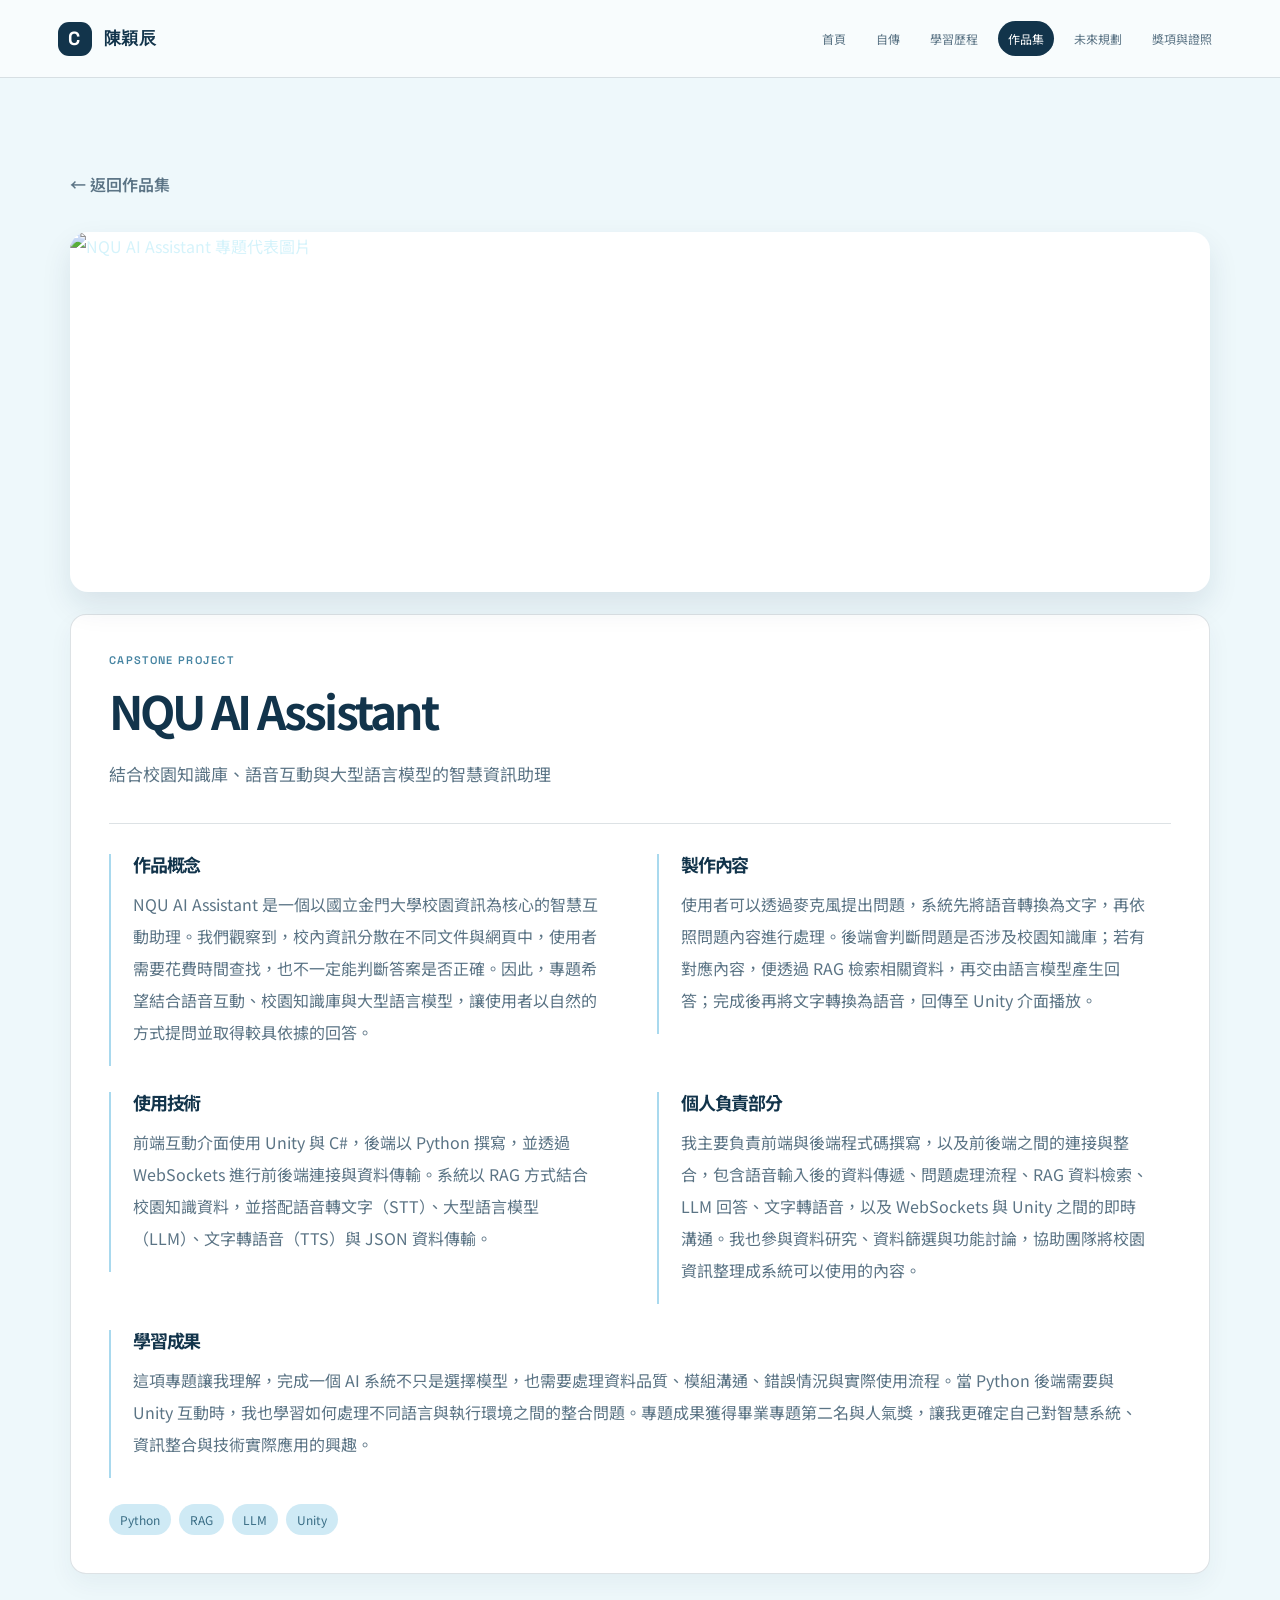
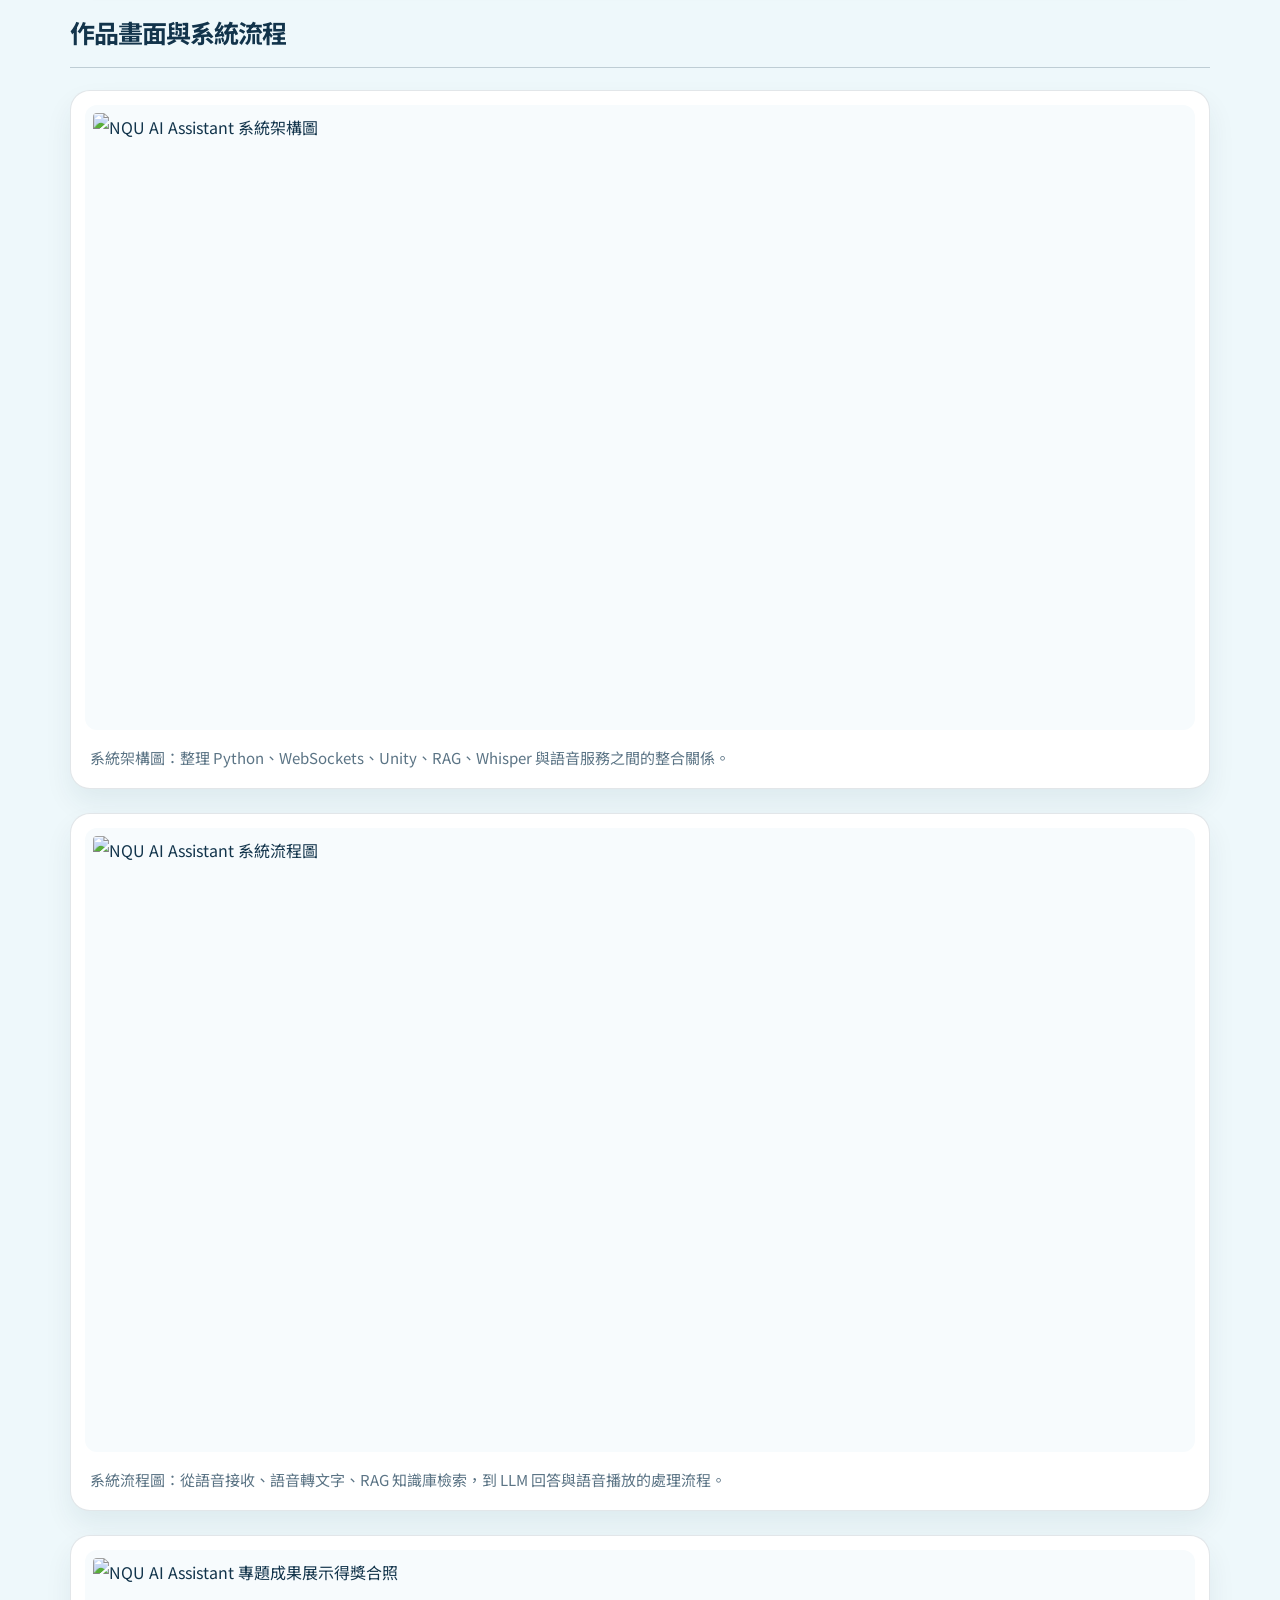
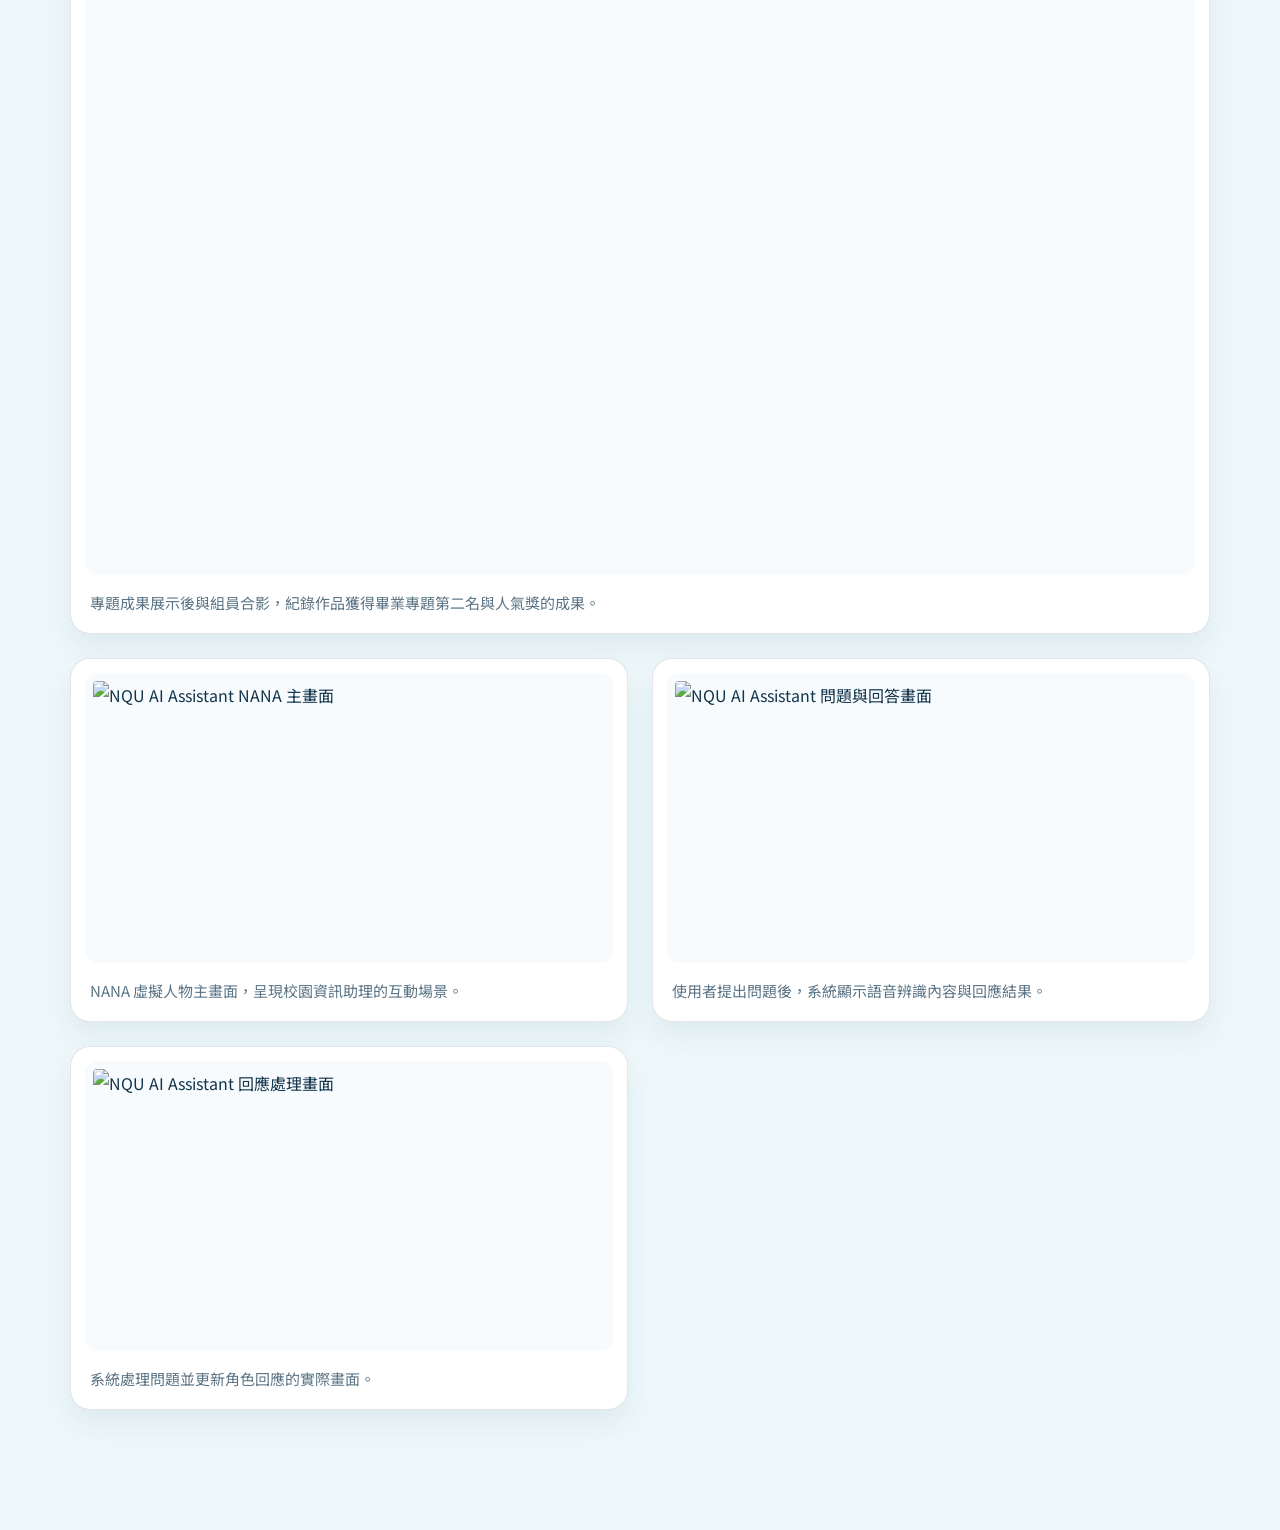
==== project.html @ 00276737 "Add files via upload" ====
<!doctype html>
<html lang="zh-Hant">
<head>
  <meta charset="utf-8" />
  <meta name="viewport" content="width=device-width,initial-scale=1" />
  <title>作品詳細內容｜陳穎辰</title>
  <link rel="icon" type="image/svg+xml" href="favicon.svg" />
  <link rel="preconnect" href="https://fonts.googleapis.com" />
  <link rel="preconnect" href="https://fonts.gstatic.com" crossorigin />
  <link href="https://fonts.googleapis.com/css2?family=Noto+Sans+TC:wght@400;500;600;700;800&family=Space+Grotesk:wght@500;600;700&display=swap" rel="stylesheet" />
  <link rel="stylesheet" href="style.css?v=36" />
  <style>
    .project-page{width:100%;max-width:none;margin:0;background:#eef8fb;padding:92px max(32px,calc((100% - 1140px)/2)) 120px}
    .project-page-back{display:inline-block;color:var(--muted);font-weight:600;text-decoration:none;margin-bottom:34px}
    .project-page-back:hover{color:var(--ink)}
    .project-page-hero{border-radius:18px;min-height:260px;padding:28px;display:flex;flex-direction:column;justify-content:space-between;color:#d5f3fb;box-shadow:0 14px 30px rgba(18,52,75,.10)}
    .project-page-hero.project-hero-image{position:relative;overflow:hidden;padding:0;min-height:360px;background:#fff}
    .project-page-hero.project-hero-whisper{padding:22px 34px;background:#f7fbfc}
    .project-hero-whisper img{object-fit:contain;object-position:center}
    .project-page-hero.project-hero-todo{padding:22px 34px;background:#f7fbfc}
    .project-hero-todo img{object-fit:contain;object-position:center}
    .project-page-hero.project-hero-csharp{padding:22px 34px;background:#f7fbfc}
    .project-hero-csharp img{object-fit:contain;object-position:center}
    .project-page-hero.project-hero-crawler{padding:22px 34px;background:#f7fbfc}
    .project-hero-crawler img{object-fit:contain;object-position:center}
    .project-page-hero.project-hero-game{padding:22px 34px;background:#dceefe}
    .project-hero-game img{object-fit:contain;object-position:center}
    .project-hero-image img{display:block;width:100%;height:100%;object-fit:cover;object-position:center}
    .project-hero-image .tag{position:absolute;top:24px;left:28px;background:rgba(18,52,75,.88);color:#d5f3fb}
    .project-page-number{align-self:center;font:700 128px/1 'Space Grotesk',sans-serif;color:rgba(255,255,255,.86)}
    .project-page-content{background:#fff;border:1px solid var(--line);border-radius:16px;padding:38px;margin-top:22px;box-shadow:0 10px 24px rgba(18,52,75,.05)}
    .project-page-content h1{font-size:clamp(30px,4vw,46px);line-height:1.3;letter-spacing:-.06em;margin:8px 0 16px;color:var(--ink)}
    .project-page-lead{color:var(--muted);font-size:17px;line-height:2;margin:0 0 32px}
    .project-live-link{display:inline-flex;align-items:center;gap:8px;margin:-10px 0 30px;padding:11px 17px;border-radius:9px;background:var(--ink);color:#fff;font-weight:600;font-size:14px;box-shadow:0 8px 18px rgba(18,52,75,.12);transition:.25s}
    .project-live-link:hover{background:#235775;transform:translateY(-2px)}
    .project-page-sections{display:grid;grid-template-columns:repeat(2,minmax(0,1fr));gap:26px 34px;align-items:start;border-top:1px solid var(--line);padding-top:30px}
    .project-page-sections section{border-left:2px solid var(--blue2);padding:0 22px 18px}
    .project-page-sections section:last-child{grid-column:1 / -1}
    .project-page-sections h2{font-size:18px;margin:0 0 12px;color:var(--ink)}
    .project-page-sections p{min-height:0;color:var(--muted);font-size:16px;line-height:2;margin:0}
    .project-page-tags{display:flex;flex-wrap:wrap;gap:8px;margin-top:26px}
    .project-page-tags span{padding:5px 11px;border-radius:50px;background:var(--blue);color:#396d85;font-size:12px}
    .project-gallery{margin-top:42px}
    .project-gallery-title{font-size:25px;line-height:1.35;letter-spacing:-.04em;margin:0 0 22px;padding:0 0 18px;border-bottom:1px solid rgba(18,52,75,.22)}
    .project-gallery-grid{display:grid;grid-template-columns:repeat(2,minmax(0,1fr));gap:24px}
    .project-gallery figure{margin:0;background:#fff;border:1px solid rgba(18,52,75,.12);border-radius:20px;padding:14px;box-shadow:0 14px 28px rgba(18,52,75,.07);transition:transform .2s ease,box-shadow .2s ease}
    .project-gallery figure:hover{transform:translateY(-3px);box-shadow:0 18px 34px rgba(18,52,75,.11)}
    .project-gallery figure.wide{grid-column:span 2}
    .project-gallery img{display:block;width:100%;height:290px;object-fit:contain;object-position:center;border-radius:12px;background:#f7fbfd;padding:8px}
    .project-gallery figure.wide img{height:auto;aspect-ratio:16/9;object-fit:contain;background:#f7fbfd}
    .project-gallery figure.photo img{object-fit:cover}
    .project-gallery figure.award-photo img{object-fit:contain;background:#f7fbfd}
    .project-gallery figcaption{color:var(--muted);font-size:15px;line-height:1.8;padding:14px 5px 3px}
    .project-levels{margin-top:30px}
    .project-levels-title{font-size:25px;line-height:1.35;letter-spacing:-.04em;margin:0 0 18px;padding:0 0 18px;border-bottom:1px solid rgba(18,52,75,.22)}
    .project-levels-grid{display:grid;grid-template-columns:repeat(3,minmax(0,1fr));gap:18px}
    .project-level{background:#fff;border:1px solid var(--line);border-radius:15px;padding:22px;box-shadow:0 10px 24px rgba(18,52,75,.05)}
    .project-level-index{font:700 13px/1 'Space Grotesk',sans-serif;color:var(--blue2);letter-spacing:.12em;margin-bottom:13px}
    .project-level h3{font-size:19px;margin:0 0 10px;color:var(--ink)}
    .project-level p{color:var(--muted);font-size:15px;line-height:1.85;margin:0}
    .magic-process-step{display:flex;min-height:250px}.magic-process-step .project-level{width:100%;display:flex;flex-direction:column}.magic-process-step .project-level p{flex:1}
    .project-compare{margin-top:30px}.project-compare-grid{display:grid;grid-template-columns:repeat(2,minmax(0,1fr));gap:18px}.project-compare-card{background:#fff;border:1px solid var(--line);border-radius:15px;padding:22px;box-shadow:0 10px 24px rgba(18,52,75,.05)}.project-compare-card.parallel{background:linear-gradient(135deg,#f1f8fc,#fff)}.project-compare-index{font:700 13px/1 'Space Grotesk',sans-serif;color:var(--blue2);letter-spacing:.12em;margin-bottom:13px}.project-compare-card h3{font-size:19px;margin:0 0 10px;color:var(--ink)}.project-compare-card p{color:var(--muted);font-size:15px;line-height:1.85;margin:0}
    @media(max-width:800px){.project-page{padding:70px 21px 85px}.project-page-hero{min-height:210px}.project-page-hero.project-hero-image{min-height:230px}.project-page-number{font-size:90px}.project-page-content{padding:25px 22px}.project-page-sections{grid-template-columns:1fr;gap:22px}.project-page-sections section:last-child{grid-column:auto}.project-page-lead{font-size:16px}.project-gallery-grid{grid-template-columns:1fr}.project-gallery figure.wide{grid-column:auto}.project-gallery img{height:260px}.project-gallery figure.wide img{height:auto}.project-levels-grid,.project-compare-grid{grid-template-columns:1fr}}
  </style>
</head>
<body>
  <header class="topbar">
    <a class="brand" href="index.html#home" aria-label="回到首頁"><span class="brand-mark">C</span><span>陳穎辰</span></a>
    <nav aria-label="主要導覽">
      <a class="tab-link" href="index.html#home">首頁</a><a class="tab-link" href="index.html#about">自傳</a><a class="tab-link" href="index.html#journey">學習歷程</a><a class="tab-link active" aria-current="page" href="index.html#work">作品集</a><a class="tab-link" href="index.html#research">未來規劃</a><a class="tab-link" href="index.html#highlights">獎項與證照</a>
    </nav>
  </header>
  <main class="project-page" id="project-page"><a class="project-page-back" href="index.html#work">← 返回作品集</a></main>
  <script>
    const projects = {
      '01':['CAPSTONE PROJECT','NQU AI Assistant','結合校園知識庫、語音互動與大型語言模型的智慧資訊助理',['Python','RAG','LLM','Unity'],'visual-ai'],
      '02':['RESEARCH','智慧居家機器人的自然語言處理與任務規劃','以中文語音辨識模型為基礎，支援智慧居家機器人的語言理解與任務規劃',['Speech AI','Fine-tuning','CER'],'visual-speech'],
      '03':['WEB DESIGN','TO DO LIST網頁','以待辦事項管理為主題的網頁作品，整合任務建立、分類、期限與狀態管理',['HTML','CSS','JavaScript'],'visual-web'],
      '04':['GAME PROJECT','多啦A夢冒險','以 Unity 製作的 2D 冒險遊戲，累積分數、蒐集道具並閃躲攻擊，直到擊敗 Boss',['Unity','C#','Boss Battle','Item Collection'],'visual-game'],
      '05':['GAME PROJECT','Soul Reclaimer','以 Unity 製作三個主題關卡的 2D 遊戲，結合角色操作、敵人戰鬥、回血道具與場景切換',['Unity','C#','Combat','Scene Flow'],'visual-game-two'],
      '06':['DATA ANALYSIS','平均預期壽命數據分析','透過資料整理與視覺化分析觀察平均預期壽命變化',['Python','Data Analysis','Visualization'],'visual-data'],
      '07':['AI APPLICATION','人工智慧於柳丁品質分析之應用','以資料探勘與分類模型分析柳丁品質，探索人工智慧支援農業品質判斷的可行性',['Weka','Data Mining','Random Forest','Classification'],'visual-orange'],
      '08':['WEB DESIGN','C# 網頁設計','以 ASP.NET Core 建立多頁式管理網站，整合會員登入、公告與相簿管理、SQLite 操作及互動功能',['ASP.NET Core','Razor Pages','SQLite','CRUD'],'visual-csharp'],
      '09':['PROGRAMMING','Python 天氣預報爬蟲','串接氣象資料開放平臺 API，依縣市取得一週預報並繪製氣溫變化圖',['Python','CWA API','JSON','Matplotlib'],'visual-scraper'],
      '10':['SYSTEM PROJECT','Multithread在爬蟲的應用','以 Python 爬取十二星座每日運勢，分別實作循序爬蟲與多線程版本，並將結果寫入 SQLite',['Python','BeautifulSoup','Multithreading','SQLite'],'visual-thread'],
      '11':['INTERACTIVE PROJECT','Modern Magic Mirror','以 Python 整合臉部辨識、語音辨識與星座運勢查詢，打造具有互動回應的智慧魔鏡',['Python','OpenCV','Speech Recognition','Web Scraping'],'visual-mirror'],
      '12':['PERSONAL PROJECT','個人網頁','整理個人經歷、學習成果與作品內容的個人網站',['HTML','CSS','JavaScript','UI Design'],'visual-portfolio']
    };
    const projectDetails = {
      '01': {
        concept: 'NQU AI Assistant 是一個以國立金門大學校園資訊為核心的智慧互動助理。我們觀察到，校內資訊分散在不同文件與網頁中，使用者需要花費時間查找，也不一定能判斷答案是否正確。因此，專題希望結合語音互動、校園知識庫與大型語言模型，讓使用者以自然的方式提問並取得較具依據的回答。',
        content: '使用者可以透過麥克風提出問題，系統先將語音轉換為文字，再依照問題內容進行處理。後端會判斷問題是否涉及校園知識庫；若有對應內容，便透過 RAG 檢索相關資料，再交由語言模型產生回答；完成後再將文字轉換為語音，回傳至 Unity 介面播放。',
        technology: '前端互動介面使用 Unity 與 C#，後端以 Python 撰寫，並透過 WebSockets 進行前後端連接與資料傳輸。系統以 RAG 方式結合校園知識資料，並搭配語音轉文字（STT）、大型語言模型（LLM）、文字轉語音（TTS）與 JSON 資料傳輸。',
        role: '我主要負責前端與後端程式碼撰寫，以及前後端之間的連接與整合，包含語音輸入後的資料傳遞、問題處理流程、RAG 資料檢索、LLM 回答、文字轉語音，以及 WebSockets 與 Unity 之間的即時溝通。我也參與資料研究、資料篩選與功能討論，協助團隊將校園資訊整理成系統可以使用的內容。',
        learning: '這項專題讓我理解，完成一個 AI 系統不只是選擇模型，也需要處理資料品質、模組溝通、錯誤情況與實際使用流程。當 Python 後端需要與 Unity 互動時，我也學習如何處理不同語言與執行環境之間的整合問題。專題成果獲得畢業專題第二名與人氣獎，讓我更確定自己對智慧系統、資訊整合與技術實際應用的興趣。'
      },
      '02': {
        concept: '本研究以 OpenAI Whisper-small 為基礎，使用中文語音資料進行微調，探討模型在特定語句與資料範圍內的辨識表現。研究重點不只在於訓練模型，也包含資料準備、評估設計與結果解讀。',
        content: '將語音檔案路徑與文字標註整理為 JSON 資料，透過 Scikit-Learn 以 80／20 切分訓練集與驗證集。音訊經 Librosa 統一重採樣至 16 kHz，再由 WhisperProcessor 轉換為 Log-Mel 特徵與文字 Token；訓練完成後，使用驗證集進行生成、CER 計算與語句類別混淆矩陣分析，並保存微調後的模型與 Processor。',
        technology: 'Python、PyTorch、Librosa、Hugging Face Datasets、Transformers、WhisperProcessor、WhisperForConditionalGeneration、Seq2SeqTrainer、Scikit-Learn、JiWER 與 Seaborn。訓練設定包含 learning rate 1e-5、batch size 4、gradient accumulation 2、10 epochs、每 20 steps 評估一次，並視硬體條件啟用 FP16。',
        role: '負責語音資料蒐集與整理、文字標註檢查、音訊前處理、模型微調程式撰寫，以及訓練與驗證流程的執行。完成訓練後，我也整理 CER、loss curve 與混淆矩陣等結果，協助判讀模型在既定語句範圍內的表現。',
        learning: '我學會將語音資料、模型訓練與評估流程串成可重複執行的研究流程，也理解模型 loss 下降不代表能直接推論所有情境都能正確辨識。本次實驗在 10 類固定語句、50 筆驗證樣本的類別配對分析中，預測結果集中於混淆矩陣對角線；既有評估紀錄的 CER 為 0.01246，但仍需在更多說話者、未見語句與噪音環境下進一步驗證。'
      },
      '03': {
        concept: 'TO DO LIST網頁是一個以日常任務管理為主題的前端作品，將待辦事項的建立、分類、期限與完成狀態集中在同一個介面中，協助使用者快速掌握目前需要處理的工作。',
        content: '使用者可以輸入任務、設定日期與分類，透過核取方塊標記完成狀態，也能直接編輯或刪除既有任務。畫面提供分類篩選與日期排序，讓使用者可以依照工作、生活、學習或其他需求整理清單；任務資料則透過 localStorage 保存在瀏覽器中。詳細畫面展示了作品成果、分類篩選、日期降序與任務編輯等操作情境。',
        technology: 'HTML、CSS、JavaScript、Font Awesome 與 Web Storage API（localStorage）。',
        role: '負責頁面結構、視覺排版、任務資料管理與互動功能實作，包含新增、完成切換、刪除、編輯、分類篩選、日期升降序排列及瀏覽器資料儲存。',
        learning: '透過這個作品，我熟悉從表單輸入、事件監聽到資料狀態更新的前端開發流程，也理解使用者操作後需要即時反映在畫面與儲存資料中。作品讓我練習將多個小功能整理成清楚、可持續使用的操作流程。'
      },
      '04': {
        concept: '多啦A夢冒險是一款以累積分數與挑戰 Boss 為核心的 Unity 2D 遊戲。玩家需要操控角色在關卡中持續前進，盡可能蒐集回血與強化等有利道具，同時閃躲敵人與 Boss 的攻擊，直到累積足夠分數並完成最後挑戰。',
        content: '遊戲提供角色移動與基本武器攻擊，敵人會持續出現並向玩家靠近。玩家可以透過擊退敵人累積分數，並依照遊戲進度取得回血道具與武器強化道具；取得強化後可使用鈴鐺攻擊。當分數達到 500 後出現 Boss，玩家必須在維持自身血量的同時持續攻擊，將 Boss 的生命值降至 0。系統也整合開始、退出、重玩、背景音樂、按鈕音效、碰撞音效與勝敗畫面。',
        technology: 'Unity、C#、MonoBehaviour、Unity Input API、Collider2D 觸發事件、Instantiate／Destroy 物件生成與生命週期管理、SceneManager 場景切換，以及 TextMeshPro 與 Image.fillAmount UI。背景材質位移、角色與敵人移動、分數與血量狀態、Boss 血條和碰撞特效皆由腳本控制。',
        role: '本作品的遊戲構想、介面設計、地圖與關卡流程規劃，以及角色、敵人與 Boss 互動機制皆由我自行完成。實作內容包含角色移動、基本武器、敵人生成與碰撞、道具效果、血量與分數顯示、Boss 戰鬥流程，以及開始、重玩與勝敗畫面的整合。',
        learning: '透過這項作品，我學會將遊戲目標拆解為角色控制、敵人行為、道具系統、分數條件與 Boss 狀態，再使用 Unity 與 C# 串成完整流程。從獨立規劃到完成實作的過程中，我也更熟悉碰撞事件、物件生成、UI 狀態同步與關卡節奏之間的關聯，並透過測試調整遊戲難度與操作感。'
      },
      '05': {
        concept: 'Soul Reclaimer 是一款以場景探索與戰鬥挑戰為核心的 2D 遊戲。玩家需要操控角色穿越不同區域，面對各具特色的敵人與 Boss，並適時使用回血道具維持戰鬥能力，完成每個場景的挑戰。',
        content: '遊戲包含森林、沙漠與雪地三個主題場景，各關卡具有不同的敵人配置與挑戰。玩家透過四方向移動探索場景，擊敗當前區域的敵人後開啟通往下一個場景的路徑；在戰鬥過程中，玩家可以取得回血道具恢復生命值，最後在雪地場景面對兩個 Boss，擊敗所有敵人與 Boss 後完成遊戲。',
        technology: 'Unity、C#、MonoBehaviour、Unity Input System、Cinemachine、場景邊界切換、角色與敵人行為控制、碰撞判定、物件互動與關卡條件管理。',
        role: '本作品由兩人共同完成。我主要負責程式碼撰寫，包含場景切換、角色控制、敵人行為、Boss 攻擊機制、碰撞判定，以及整體遊戲進行流程的設計與實作。',
        learning: '透過這項作品，我學會將不同場景的規則與通關條件轉化為程式邏輯，並處理角色、敵人、回血道具與場景狀態之間的互動。實作過程也讓我更熟悉遊戲流程規劃、敵人行為設計與多場景串接。'
      },
      '06': {
        concept: '本作品以 Kaggle 的 Life Expectancy Averaged Dataset 為基礎，分析不同國家與地區的平均預期壽命，探討教育程度、醫療條件、成人死亡率、HIV 感染、人均 GDP 與經濟狀態等因素可能造成的差異。',
        content: '使用包含 179 個國家與 20 個屬性的資料集，先整理 Country、Region、Schooling、Adult_mortality、Incidents_HIV、GDP_per_capita 與 Life_expectancy 等欄位，再透過相關係數熱力圖、各區域預期壽命箱型圖、描述性統計、低於資料平均值的國家分布圖、預期壽命前十名排行，以及人均 GDP 與預期壽命散佈圖進行比較。',
        technology: 'Python、Jupyter Notebook、Pandas、NumPy、Matplotlib、Seaborn、Plotly 與資料視覺化。',
        role: '負責資料集整理、分析流程設計、統計計算、圖表製作與結果解讀，並將分析結果整理成報告與簡報內容。',
        learning: '透過這項作品，我學會從資料欄位理解問題、使用統計圖表觀察分布與關聯，也更清楚資料分析需要同時注意資料來源、變數意義與解讀限制。分析結果顯示教育、醫療與經濟條件可能與平均預期壽命存在關聯，但仍需要更多資料與更嚴謹的研究方法才能進一步說明因果關係。'
      },
      '07': {
        concept: '本作品以 Kaggle 的 Orange Quality Analysis Dataset 為基礎，探討如何從柳丁的尺寸、重量、甜度、酸鹼值、柔軟度、成熟度、顏色、品種與瑕疵等特徵，建立品質分類與預測模型。研究希望將資料分析結果轉化為容易理解的品質判斷依據，作為農業品質管理的應用參考。',
        content: '資料集包含 241 筆資料與 11 項屬性，並以 Quality 作為分類目標。先在 Weka 中將品質欄位由數值型態轉為類別型態，再使用 NaiveBayes、IBk、ZeroR、J48 與 RandomForest 進行 10-fold 交叉驗證。再移除相對不重要的 Variety 欄位，最後比較模型準確率與高品質柳丁的特徵分布。',
        technology: 'Weka、資料探勘、分類模型、RandomForest、10-fold 交叉驗證、NumericToNominal、MergeManyValues、RemoveWithValues，以及資料清理與結果視覺化。',
        role: '負責資料集整理、欄位意義確認、Weka 前處理、分類器測試、模型結果比較、混淆矩陣判讀，以及研究報告與簡報內容整理。',
        learning: '原始品質分級較細時，RandomForest 準確率為 55.6017%；重新分為 Low、Mid、High 後提升至 78.0083%，再移除 Variety 欄位後達到 80.9129%。透過這次實作，我理解資料前處理與分類標籤設計會直接影響模型表現，也學會從準確率與特徵分布回頭檢視分析結果。研究結果可作為後續加入環境因素、比較不同品種與擴充資料量的基礎，但目前仍屬資料集上的分類實驗，不能直接等同於實際農場環境的品質判定。'
      },
      '08': {
        concept: '本作品是一個以 ASP.NET Core Razor Pages 製作的多頁式管理網站，將會員、公告、相簿與互動功能整合在同一個系統中。透過資料庫與網頁操作的串接，練習把不同的資訊管理需求轉換成可操作、可維護的網站功能。',
        content: '首頁提供會員、相簿、公告與其他功能入口。登入流程會從 SQLite 讀取會員資料，驗證帳號與密碼後，以 Session 保存使用者識別資訊，未登入時限制進入會員管理頁面。User、UserAdd 與 UserUpdate 頁面完成會員資料查詢、新增、修改、刪除與登出；Announcement 頁面負責公告內容維護；Album、Album2 與 Album3 則負責圖片瀏覽、上傳、標題與說明建立、資料更新、刪除、Base64 顯示與下載，並以 JavaScript 製作圖片切換與縮圖操作。網站另包含以 JavaScript 製作並使用 LocalStorage 儲存最高分的 Snake 小遊戲。',
        technology: 'C#、ASP.NET Core Razor Pages、Razor 語法、HTML、CSS、JavaScript、SQLite、Microsoft.Data.Sqlite、ADO.NET、Session、參數化 SQL、交易處理、IFormFile 檔案上傳、Base64、LocalStorage。',
        role: '負責網站頁面與 C# PageModel 的撰寫，包含會員登入驗證、Session 狀態管理、會員資料 CRUD、公告與相簿管理、SQLite 資料庫操作、圖片上傳與 Base64 轉換、圖片下載，以及頁面流程串接；同時完成 Snake 小遊戲的 JavaScript 互動邏輯。',
        learning: '透過這個作品，我理解前端頁面、後端 PageModel、登入狀態與資料庫之間的完整資料流，也熟悉以參數化 SQL 執行資料操作與交易處理。從會員驗證、Session、CRUD、圖片檔案處理到下載功能，我更清楚網站除了呈現畫面，也需要同時考量資料安全、狀態管理、檔案格式與使用者操作流程。Snake 的實作則讓我進一步練習瀏覽器端狀態保存與互動功能設計。'
      },
      '09': {
        concept: '本作品以 Python 串接氣象資料開放平臺，讓使用者輸入臺灣縣市後取得一週天氣預報，再將資料轉換成容易閱讀的氣溫變化圖。透過這個小型爬蟲應用，練習從外部 API 取得資料、解析 JSON 結構，並將資料轉化為視覺化結果。',
        content: '程式先向氣象資料開放平臺 API 發送請求，取得包含臺灣各縣市預報內容的 JSON 資料，再整理出縣市名稱供使用者選擇。輸入後會檢查縣市名稱是否有效，若輸入錯誤則要求重新輸入；確認後擷取該縣市未來七天的日期、最高溫與最低溫，整理日期格式並繪製兩條溫度變化曲線。',
        technology: 'Python、Requests、氣象資料開放平臺 API、JSON、串列資料處理、Matplotlib。',
        role: '負責 API 資料取得、JSON 內容解析、縣市輸入與錯誤檢查、日期與溫度資料整理，以及最高溫／最低溫圖表的繪製與呈現。',
        learning: '透過實作，我熟悉如何閱讀巢狀 JSON 結構並擷取需要的資料，也理解外部 API 串接時需要處理使用者輸入、資料格式與資料更新等問題。將原始天氣資料整理成圖表後，我進一步練習以視覺化方式呈現資料變化，讓程式輸出更容易被理解與使用。'
      },
      '10': {
        concept: '以 Python 製作星座運勢爬蟲，分別建立一般循序執行與多線程平行執行版本，將擷取的每日運勢整理後寫入 SQLite，並比較兩種方式的執行效率。',
        content: '程式先建立 horoscope 資料表並清除舊資料，再使用 Requests 取得各星座頁面，透過 BeautifulSoup 解析星座名稱、星級與運勢描述。一般版本透過 for 迴圈逐一完成十二個頁面的請求；多線程版本則為每個星座建立 Thread，同時執行爬取工作，並使用 Lock 保護 SQLite 寫入。',
        technology: 'Python、Requests、BeautifulSoup、threading、SQLite、Lock、資料庫操作。',
        role: '負責爬蟲程式撰寫、網站資料解析、SQLite 資料表與資料寫入，以及一般版本與多線程版本的實作與執行時間比較。',
        learning: '透過比較兩種版本，我理解循序處理容易掌握執行順序，但在多個彼此獨立的網路請求中會花費較多等待時間；多線程可以讓多個請求同時進行，縮短整體執行時間，但輸出順序不再固定，也需要使用 Lock 避免多個 Thread 同時寫入資料庫造成衝突。'
      },
      '11': {
        concept: 'Modern Magic Mirror 是一個結合臉部辨識、語音互動與網路資料擷取的 Python 智慧魔鏡。使用者先透過臉部辨識完成註冊與登入，登入後以語音說出星座，系統再取得當日運勢並以語音與視窗呈現結果。',
        content: '建立會員註冊與登入流程，註冊時擷取臉部影像並使用 LBPH 模型進行訓練；登入時透過攝影機辨識使用者身分。完成驗證後，系統使用語音辨識取得星座名稱，爬取星座運勢資料，整理短評、運勢內容、幸運數字、幸運顏色、開運方位、今日吉時與幸運星座，最後以語音播報及 Tkinter 視窗顯示結果。',
        technology: 'Python、Tkinter、OpenCV、LBPH Face Recognizer、SpeechRecognition、Google Speech Recognition、Requests、BeautifulSoup、gTTS、Pygame Mixer。',
        role: '負責臉部註冊與登入流程、語音辨識、星座運勢資料擷取、資料整理、語音播報與視窗呈現等功能整合。',
        learning: '透過整合影像、語音、網路資料與圖形介面，我理解不同模組之間的資料傳遞與流程控制，也學習處理辨識失敗、使用者輸入不符與外部網站資料擷取等情況，將多項功能串接成完整的互動應用。'
      },
      '12': {
        concept: '這是一個用來整理個人經歷、學習歷程、作品成果、獎項證照與未來規劃的個人網站。',
        content: '規劃網站導覽與內容架構，製作各分頁、作品卡片、作品詳細頁、證書展示與響應式版面，讓審查者能依序閱讀個人經歷。',
        technology: 'HTML、CSS、JavaScript、響應式網頁設計。',
        role: '負責網站資訊架構、文字內容整理、視覺版面設計、作品資料編排與網站製作。',
        learning: '透過製作網站重新檢視大學期間的學習成果，也練習從閱讀者角度安排資訊層次與瀏覽流程。'
      }
    };
    const queryProject = new URLSearchParams(location.search).get('project');
    const hashProject = location.hash.match(/^#project-(\d+)$/)?.[1];
    const id = queryProject || hashProject || '01';
    const item = projects[id] || projects['01'];
    const [category,title,lead,tags,visual] = item;
    document.title = title + '｜作品詳細內容｜陳穎辰';
    const detail = projectDetails[id];
    const liveLink = id === '03' ? '<a class="project-live-link" href="https://yc0123.github.io/todolist/" target="_blank" rel="noopener">開啟作品網站 ↗</a>' : '';
    let hero = id === '01' || id === '02' || id === '03' || id === '04' || id === '05' || id === '06' || id === '07' || id === '08' || id === '09' || id === '12'
      ? `<div class="project-page-hero project-hero-image ${id === '02' ? 'project-hero-whisper' : id === '03' ? 'project-hero-todo' : id === '04' || id === '05' ? 'project-hero-game' : id === '08' ? 'project-hero-csharp' : id === '09' ? 'project-hero-crawler' : ''}"><img src="${id === '01' ? 'project-assets/nqu-ai/page-01.png' : id === '02' ? 'project-assets/whisper-loss-curve.png' : id === '03' ? 'project-assets/todo-list-result.png' : id === '04' ? 'project-assets/doraemon-adventure-cover.png' : id === '05' ? 'project-assets/soul-reclaimer-05-cover.png' : id === '06' ? 'project-assets/life-expectancy/top10.png' : id === '07' ? 'project-assets/orange-quality/cover.png' : id === '08' ? 'project-assets/csharp-webapp-home.png' : id === '09' ? 'project-assets/crawler-weather-chart.png' : 'site-homepage.png'}" alt="${id === '01' ? 'NQU AI Assistant 專題代表圖片' : id === '02' ? '智慧居家機器人語音模型訓練成果' : id === '03' ? 'TO DO LIST網頁作品成果' : id === '04' ? '多啦A夢冒險遊戲代表圖片' : id === '05' ? 'Soul Reclaimer 遊戲作品成果' : id === '06' ? '平均預期壽命排名前十的國家' : id === '07' ? '人工智慧於柳丁品質分析之應用研究封面' : id === '08' ? 'C# 網頁設計首頁截圖' : id === '09' ? 'Python 天氣資料爬蟲成果圖' : '個人網頁首頁截圖'}" /></div>`
      : `<div class="project-page-hero ${visual}"><span class="tag">${id || '01'} / ${category}</span><div class="project-page-number">${id || '01'}</div></div>`;
    if (id === '11') hero = `<div class="project-page-hero project-hero-image project-hero-magic"><img src="project-assets/magic-mirror-cover.png" alt="Modern Magic Mirror 星座運勢查詢成果畫面" /></div>`;
    const sections = detail ? [
      ['作品概念', detail.concept],
      ['製作內容', detail.content],
      ['使用技術', detail.technology],
      ['個人負責部分', detail.role],
      ['學習成果', detail.learning]
    ] : [
      ['作品概念','內容待補充'],
      ['製作內容','內容待補充'],
      ['使用技術','內容待補充'],
      ['個人負責部分','內容待補充'],
      ['學習成果','內容待補充']
    ];
    const gallery = id === '01' ? `<section class="project-gallery"><h2 class="project-gallery-title">作品畫面與系統流程</h2><div class="project-gallery-grid"><figure class="wide"><img src="project-assets/nqu-ai/system-architecture.png" alt="NQU AI Assistant 系統架構圖" /><figcaption>系統架構圖：整理 Python、WebSockets、Unity、RAG、Whisper 與語音服務之間的整合關係。</figcaption></figure><figure class="wide"><img src="project-assets/nqu-ai/system-flow.png" alt="NQU AI Assistant 系統流程圖" /><figcaption>系統流程圖：從語音接收、語音轉文字、RAG 知識庫檢索，到 LLM 回答與語音播放的處理流程。</figcaption></figure><figure class="wide photo award-photo"><img src="project-assets/nqu-ai/award-team.jpg" alt="NQU AI Assistant 專題成果展示得獎合照" /><figcaption>專題成果展示後與組員合影，紀錄作品獲得畢業專題第二名與人氣獎的成果。</figcaption></figure><figure class="photo"><img src="project-assets/nqu-ai/result-01.png" alt="NQU AI Assistant NANA 主畫面" /><figcaption>NANA 虛擬人物主畫面，呈現校園資訊助理的互動場景。</figcaption></figure><figure class="photo"><img src="project-assets/nqu-ai/result-02.png" alt="NQU AI Assistant 問題與回答畫面" /><figcaption>使用者提出問題後，系統顯示語音辨識內容與回應結果。</figcaption></figure><figure class="photo"><img src="project-assets/nqu-ai/result-03.png" alt="NQU AI Assistant 回應處理畫面" /><figcaption>系統處理問題並更新角色回應的實際畫面。</figcaption></figure></div></section>` : id === '02' ? `<section class="project-gallery"><h2 class="project-gallery-title">訓練成果與模型評估</h2><div class="project-gallery-grid"><figure class="wide"><img src="project-assets/whisper-loss-curve.png" alt="Whisper 模型訓練與驗證損失曲線" /><figcaption>訓練與驗證損失曲線：兩條曲線隨訓練步數下降並趨於穩定，用來觀察模型的收斂與訓練穩定性。</figcaption></figure><figure class="wide"><img src="project-assets/whisper-confusion-matrix.png" alt="Whisper 中文語音辨識混淆矩陣" /><figcaption>混淆矩陣：在本次固定語句驗證範圍內，預測結果集中於對角線，作為語句類別配對與錯誤分布的分析依據。</figcaption></figure></div></section>` : id === '03' ? `<section class="project-gallery"><h2 class="project-gallery-title">功能畫面與作品成果</h2><div class="project-gallery-grid"><figure class="wide"><img src="project-assets/todo-list-result.png" alt="TO DO LIST網頁作品成果畫面" /><figcaption>作品成果：呈現 TO DO LIST 網頁的完整操作介面，包含任務輸入、日期、分類、篩選、排序與任務列表。</figcaption></figure><figure><img src="project-assets/todo-list-filter.png" alt="TO DO LIST 分類篩選功能畫面" /><figcaption>分類篩選：選擇「生活」後，列表只顯示符合分類的待辦事項，方便集中處理同類任務。</figcaption></figure><figure><img src="project-assets/todo-list-sort-desc.png" alt="TO DO LIST 日期降序功能畫面" /><figcaption>日期降序：按照日期由晚到早排列，較晚期限的任務會出現在上方，方便檢視不同時間範圍的安排。</figcaption></figure><figure class="wide"><img src="project-assets/todo-list-edit.png" alt="TO DO LIST 任務編輯功能畫面" /><figcaption>任務編輯：點選編輯後，可以修改任務文字、分類與日期，再透過確認按鈕保存更新。</figcaption></figure></div></section>` : id === '04' ? `<section class="project-gallery"><h2 class="project-gallery-title">遊戲畫面與功能展示</h2><div class="project-gallery-grid"><figure class="wide"><img src="project-assets/soul-reclaimer-main.png" alt="Soul Reclaimer 遊戲主畫面" /><figcaption>遊戲主畫面：呈現玩家角色、基本武器、分數與關卡操作介面。</figcaption></figure><figure><img src="project-assets/soul-reclaimer-gameplay.png" alt="Soul Reclaimer 遊戲進行畫面" /><figcaption>遊戲進行畫面：玩家操控角色移動並使用基本武器擊退敵人。</figcaption></figure><figure><img src="project-assets/soul-reclaimer-boss.png" alt="Soul Reclaimer Boss 戰鬥畫面" /><figcaption>Boss 戰鬥：分數達到條件後進入 Boss 階段，Boss 具備生命值與攻擊行為。</figcaption></figure><figure class="wide"><img src="project-assets/soul-reclaimer-features.png" alt="Soul Reclaimer 特殊功能與 Boss 血條" /><figcaption>特殊功能：Boss 血條會隨生命值變化，讓玩家能掌握戰鬥進度。</figcaption></figure></div></section>` : '';
    const displayGallery = id === '06' ? `<section class="project-gallery"><h2 class="project-gallery-title">分析結果與資料視覺化</h2><div class="project-gallery-grid"><figure class="wide"><img src="project-assets/life-expectancy/correlation.png" alt="平均預期壽命分析相關係數熱力圖" /><figcaption>相關係數熱力圖：比較資料集中各項數值屬性之間的相關程度，協助觀察教育、經濟、醫療與預期壽命等變數的關聯。</figcaption></figure><figure><img src="project-assets/life-expectancy/region.png" alt="各區域平均預期壽命分布圖" /><figcaption>區域分布：以箱型圖比較不同地區的平均預期壽命範圍、中位數與差異。</figcaption></figure><figure><img src="project-assets/life-expectancy/map.png" alt="預期壽命低於資料平均值的國家分布圖" /><figcaption>國家分布：標示平均預期壽命低於資料平均值的國家，呈現不同地區的分布情形。</figcaption></figure><figure><img src="project-assets/life-expectancy/top10.png" alt="平均預期壽命排名前十的國家" /><figcaption>前十名排行：整理平均預期壽命較高的國家，作為跨國比較的視覺化結果。</figcaption></figure><figure><img src="project-assets/life-expectancy/gdp.png" alt="各地區人均 GDP 與平均預期壽命散佈圖" /><figcaption>GDP 與預期壽命：觀察人均 GDP 與平均預期壽命的分布關係，初步呈現經濟條件與健康結果之間的關聯。</figcaption></figure></div></section>` : id === '04' ? `<section class="project-gallery"><h2 class="project-gallery-title">遊戲畫面與功能展示</h2><div class="project-gallery-grid"><figure class="wide"><img src="project-assets/doraemon-menu.png" alt="多啦A夢冒險遊戲開始畫面" /><figcaption>開始畫面：以多啦A夢冒險為主題，提供開始遊戲與退出遊戲的選項，建立完整的遊戲入口。</figcaption></figure><figure><img src="project-assets/doraemon-gameplay.png" alt="多啦A夢冒險遊戲進行畫面與道具" /><figcaption>遊戲進行畫面：玩家操控角色移動並閃躲敵人，同時蒐集回血道具、能量道具與攻擊物件，持續累積分數。</figcaption></figure><figure><img src="project-assets/doraemon-powerup.png" alt="多啦A夢冒險強化攻擊畫面" /><figcaption>強化攻擊：取得能量道具後啟動強化效果，讓角色可以使用鈴鐺等特殊攻擊，提高面對敵人的應對能力。</figcaption></figure><figure class="wide"><img src="project-assets/doraemon-boss.png" alt="多啦A夢冒險 Boss 戰鬥畫面" /><figcaption>Boss 戰鬥：分數達到 500 後進入 Boss 關卡，畫面顯示 Boss 血條與玩家生命值，玩家需要閃躲攻擊並持續輸出，直到擊敗 Boss。</figcaption></figure></div></section>` : gallery;
    const correctedLifeGallery = id === '06' ? `<section class="project-gallery"><h2 class="project-gallery-title">分析結果與資料視覺化</h2><div class="project-gallery-grid"><figure class="wide"><img src="project-assets/life-expectancy/correlation.png" alt="平均預期壽命分析相關係數熱力圖" /><figcaption>相關係數熱力圖：比較資料集中各項數值屬性之間的相關程度，協助觀察教育、經濟、醫療與預期壽命等變數的關聯。</figcaption></figure><figure><img src="project-assets/life-expectancy/region.png" alt="各區域平均預期壽命分布圖" /><figcaption>區域分布：以箱型圖比較不同地區的平均預期壽命範圍、中位數與差異，觀察各區域的整體分布。</figcaption></figure><figure><img src="project-assets/life-expectancy/map.png" alt="預期壽命低於資料平均值的國家分布圖" /><figcaption>國家分布：標示平均預期壽命低於資料平均值的國家，呈現不同地區的分布情形。</figcaption></figure><figure><img src="project-assets/life-expectancy/top10.png" alt="平均預期壽命排名前十的國家" /><figcaption>前十名排行：整理平均預期壽命較高的國家，呈現各國之間的壽命差異。</figcaption></figure><figure><img src="project-assets/life-expectancy/gdp.png" alt="各地區人均 GDP 與平均預期壽命散佈圖" /><figcaption>GDP 與預期壽命：觀察各地區人均 GDP 與平均預期壽命的分布關係，初步呈現經濟條件與健康結果之間的關聯。</figcaption></figure></div></section>` : displayGallery;
    const orangeGallery = id === '07' ? `<section class="project-gallery"><h2 class="project-gallery-title">研究流程與分析成果</h2><div class="project-gallery-grid"><figure class="wide"><img src="project-assets/orange-quality/attributes.png" alt="柳丁品質分析資料屬性" /><figcaption>資料屬性：整理尺寸、重量、甜度、酸鹼值、柔軟度、成熟度、顏色、品種、瑕疵與品質等欄位，作為後續分類分析的基礎。</figcaption></figure><figure><img src="project-assets/orange-quality/preprocess.png" alt="柳丁品質分析資料前處理" /><figcaption>資料前處理：將品質欄位轉為可分類的類別型態，作為後續分類分析的基礎。</figcaption></figure><figure><img src="project-assets/orange-quality/model-result.png" alt="RandomForest 分類模型結果" /><figcaption>模型比較：測試多種分類器後，選擇表現較佳的 RandomForest 進行後續分析。</figcaption></figure><figure><img src="project-assets/orange-quality/comparison.png" alt="柳丁品質分類準確率比較" /><figcaption>準確率變化：重新劃分品質等級並移除 Variety 欄位後，模型準確率由 55.6017% 提升至 80.9129%。</figcaption></figure><figure><img src="project-assets/orange-quality/high-quality.png" alt="高品質柳丁各項屬性分布" /><figcaption>高品質柳丁分布：篩選品質為 High 的資料，觀察各項屬性的分布情形，作為後續品質特徵討論的參考。</figcaption></figure></div></section>` : '';
    const finalGallery = id === '05' ? `<section class="project-gallery"><h2 class="project-gallery-title">遊戲畫面與關卡展示</h2><div class="project-gallery-grid"><figure class="wide"><img src="project-assets/soul-reclaimer-05-battle.png" alt="Soul Reclaimer 遊戲戰鬥畫面" /><figcaption>遊戲戰鬥畫面：呈現玩家角色、生命值與敵人配置，玩家需要在場景中移動並與敵人進行戰鬥。</figcaption></figure><figure class="wide"><img src="project-assets/soul-reclaimer-05-cover.png" alt="Soul Reclaimer 遊戲首頁與作品成果" /><figcaption>作品成果：遊戲首頁呈現 Soul Reclaimer 標題與 Play 入口，作為玩家開始遊戲的主要畫面。</figcaption></figure><figure><img src="project-assets/soul-reclaimer-05-forest.png" alt="Soul Reclaimer 森林場景" /><figcaption>森林場景：玩家在森林地圖中探索，面對 Slime 敵人與場景中的障礙配置。</figcaption></figure><figure><img src="project-assets/soul-reclaimer-05-desert.png" alt="Soul Reclaimer 沙漠場景" /><figcaption>沙漠場景：切換至沙漠地圖後，玩家面對 Skeleton 敵人與不同的場景配置。</figcaption></figure></div></section>` : id === '07' ? orangeGallery : correctedLifeGallery;
    const orderedGallery = id === '05' ? `<section class="project-gallery"><h2 class="project-gallery-title">遊戲畫面與關卡展示</h2><div class="project-gallery-grid"><figure class="wide"><img src="project-assets/soul-reclaimer-05-cover.png" alt="Soul Reclaimer 遊戲首頁與作品成果" /><figcaption>作品成果：遊戲首頁呈現 Soul Reclaimer 標題與 Play 入口，作為玩家開始遊戲的主要畫面。</figcaption></figure><figure><img src="project-assets/soul-reclaimer-05-forest.png" alt="Soul Reclaimer 森林場景" /><figcaption>森林場景：玩家在森林地圖中探索，面對 Slime 敵人與場景中的障礙配置。</figcaption></figure><figure><img src="project-assets/soul-reclaimer-05-desert.png" alt="Soul Reclaimer 沙漠場景" /><figcaption>沙漠場景：切換至沙漠地圖後，玩家面對 Skeleton 敵人與不同的場景配置。</figcaption></figure><figure class="wide"><img src="project-assets/soul-reclaimer-05-battle.png" alt="Soul Reclaimer 雪地場景" /><figcaption>雪地場景：作為遊戲後期的挑戰區域，玩家需要面對更具威脅的敵人與 Boss，完成最後的關卡挑戰。</figcaption></figure></div></section>` : finalGallery;
    const csharpGallery = id === '08' ? `<section class="project-gallery"><h2 class="project-gallery-title">網站功能畫面</h2><div class="project-gallery-grid"><figure class="wide"><img src="project-assets/csharp-web/user-management.png" alt="C# 網頁設計會員管理畫面" /><figcaption>會員管理：登入後顯示會員資料列表，提供新增、修改與刪除功能，呈現後端資料管理與頁面操作的整合。</figcaption></figure><figure class="wide"><img src="project-assets/csharp-web/album-management.png" alt="C# 網頁設計相簿管理畫面" /><figcaption>相簿管理：以卡片方式呈現圖片、標題與說明，並提供圖片新增、修改與刪除功能，方便集中管理相簿內容。</figcaption></figure><figure class="wide"><img src="project-assets/csharp-web/announcement-management.png" alt="C# 網頁設計公告管理畫面" /><figcaption>公告管理：將公告標題、內容與日期整理成獨立卡片，使用者可以瀏覽並維護網站中的公告資訊。</figcaption></figure><figure class="wide"><img src="project-assets/csharp-web/snake-game.png" alt="C# 網頁設計 Snake 小遊戲畫面" /><figcaption>Snake 小遊戲：以 JavaScript 建立鍵盤操作、食物生成、分數計算與最高分保存，展示網站中的互動功能。</figcaption></figure></div></section>` : orderedGallery;
    const magicMirrorGallery = id === '11' ? `<section class="project-gallery"><h2 class="project-gallery-title">作品成果與功能流程</h2><div class="project-gallery-grid"><figure class="wide"><img src="project-assets/magic-mirror-cover.png" alt="Modern Magic Mirror 作品報告封面" /><figcaption>作品成果：以 Modern Magic Mirror 為主題，將臉部辨識、語音互動與星座運勢查詢整合為一個具備回應能力的 Python 應用。</figcaption></figure><figure class="magic-process-step"><div class="project-level"><div class="project-level-index">01 / REGISTER</div><h3>臉部註冊</h3><p>輸入英文姓名後，系統透過攝影機擷取臉部影像，建立個人資料夾並訓練 LBPH 臉部辨識模型。</p></div></figure><figure class="magic-process-step"><div class="project-level"><div class="project-level-index">02 / LOGIN</div><h3>臉部登入</h3><p>使用者面對攝影機完成身分辨識，通過驗證後進入星座運勢查詢流程。系統會先倒數擷取畫面，再將臉部特徵與已訓練的模型進行比對；辨識成功後才會進入後續語音查詢功能。</p></div></figure><figure class="magic-process-step"><div class="project-level"><div class="project-level-index">03 / VOICE</div><h3>語音查詢</h3><p>系統以語音辨識取得使用者說出的星座名稱，並檢查輸入是否符合十二星座清單。</p></div></figure><figure class="magic-process-step"><div class="project-level"><div class="project-level-index">04 / RESPONSE</div><h3>運勢回應</h3><p>擷取每日運勢資料後，以 gTTS 語音播報，並透過 Tkinter 視窗顯示完整結果。</p></div></figure></div></section>` : id === '09' ? `<section class="project-gallery"><h2 class="project-gallery-title">程式成果與資料呈現</h2><div class="project-gallery-grid"><figure class="wide"><img src="project-assets/crawler-weather-chart.png" alt="金門縣一週氣溫變化圖" /><figcaption>金門縣氣溫變化：程式依照使用者選擇的縣市，整理未來七天的最高溫與最低溫，並以兩條曲線呈現每日變化。</figcaption></figure><figure class="wide"><img src="project-assets/crawler-weather-chart-hualien.png" alt="花蓮縣一週氣溫變化圖" /><figcaption>花蓮縣氣溫變化：更換縣市後，程式會重新取得對應的預報資料，產生不同地區的一週溫度圖表。</figcaption></figure></div></section>` : csharpGallery;
    const levelOverview = id === '05' ? `<section class="project-levels"><h2 class="project-levels-title">關卡設計</h2><div class="project-levels-grid"><article class="project-level"><div class="project-level-index">01 / FOREST</div><h3>森林場景</h3><p>作為遊戲的起始區域，玩家需要在森林地圖中探索並面對 Slime 敵人。清除場上的敵人後，系統會開啟通往下一個場景的路徑。</p></article><article class="project-level"><div class="project-level-index">02 / DESERT</div><h3>沙漠場景</h3><p>進入沙漠後，地圖配置與敵人類型有所變化，玩家需要觀察 Skeleton 的位置與攻擊方式，在戰鬥中維持生命值並繼續推進。</p></article><article class="project-level"><div class="project-level-index">03 / SNOW</div><h3>雪地場景</h3><p>雪地是最後的挑戰區域，玩家會遇到更具威脅的敵人與兩個 Boss，其中包含泡泡攻擊與追蹤型攻擊，必須完成最終戰鬥才能通關。</p></article></div></section>` : '';
    const crawlerComparison = id === '10' ? `<section class="project-compare"><h2 class="project-levels-title">執行方式比較</h2><div class="project-compare-grid"><article class="project-compare-card"><div class="project-compare-index">01 / SEQUENTIAL</div><h3>一般爬蟲</h3><p>以 for 迴圈依序爬取十二個星座頁面，流程與輸出順序固定，實測執行時間約 6.23 秒。</p></article><article class="project-compare-card parallel"><div class="project-compare-index">02 / MULTITHREAD</div><h3>多線程爬蟲</h3><p>為每個星座建立 Thread，讓多個網路請求同時進行，並以 Lock 保護 SQLite 寫入，實測約 0.81 秒。</p></article></div></section>` : '';
    document.querySelector('#project-page').insertAdjacentHTML('beforeend', `${hero}<article class="project-page-content"><div class="learning-kicker">${category}</div><h1>${title}</h1><p class="project-page-lead">${lead}</p>${liveLink}<div class="project-page-sections">${sections.map(([heading, body]) => `<section><h2>${heading}</h2><p>${body}</p></section>`).join('')}</div><div class="project-page-tags">${tags.map(tag => `<span>${tag}</span>`).join('')}</div></article>${magicMirrorGallery}${levelOverview}${crawlerComparison}`);
  </script>
</body>
</html>
---- style.css ----
:root{--ink:#12344b;--muted:#5b7485;--blue:#cfeaf5;--blue2:#a9d9ee;--pink:#f19ab2;--paper:#f8fcfd;--line:rgba(18,52,75,.14)}*{box-sizing:border-box}html{scroll-behavior:smooth}body{margin:0;background:var(--paper);color:var(--ink);font-family:'Noto Sans TC',sans-serif;font-size:16px;line-height:1.75}a{color:inherit;text-decoration:none}.section-wrap{width:min(1140px,calc(100% - 64px));margin:auto}.topbar{height:78px;display:flex;align-items:center;justify-content:space-between;padding:0 4.5%;position:sticky;top:0;background:rgba(248,252,253,.9);backdrop-filter:blur(16px);z-index:5;border-bottom:1px solid var(--line)}.brand{display:flex;gap:12px;align-items:center;font:600 12px 'Space Grotesk',sans-serif;letter-spacing:.12em}.brand-mark{display:grid;place-items:center;width:34px;height:34px;border-radius:11px;background:var(--ink);color:#fff;font-size:12px}.topbar nav{display:flex;gap:30px;font-size:14px;color:var(--muted)}.topbar nav a:hover,.text-link:hover{color:#c95d7a}.nav-cta{font-size:13px;color:var(--ink);border-bottom:1px solid var(--ink);padding-bottom:4px}.nav-cta span,.text-link span,.button span{margin-left:7px}.hero{min-height:calc(100vh - 78px);display:grid;grid-template-columns:1.03fr .97fr;align-items:center;gap:7%;padding-top:55px;padding-bottom:72px}.eyebrow,.section-label,.tag,.year,.card-top,.card-bottom,.research-no,.highlight-list span{font:600 11px 'Space Grotesk',sans-serif;letter-spacing:.16em;color:#547386}.eyebrow{display:flex;align-items:center;gap:10px}.pulse{width:8px;height:8px;background:var(--pink);border-radius:50%;box-shadow:0 0 0 6px rgba(241,154,178,.18)}h1,h2,h3,p{margin-top:0}h1{font-size:clamp(58px,8vw,104px);line-height:1.06;letter-spacing:-.07em;margin:33px 0 20px;font-weight:700}h1 em,h2 span{color:#4684a2;font-style:normal}.dot{color:var(--pink)}.hero-lead{font-size:24px;font-weight:600;margin-bottom:14px}.hero-intro{max-width:480px;color:var(--muted);font-size:17px;line-height:2}.hero-actions{display:flex;align-items:center;gap:27px;margin-top:35px}.button{display:inline-flex;align-items:center;padding:13px 21px;border-radius:9px;font-weight:600;font-size:14px;transition:.25s}.button.primary{background:var(--ink);color:white;box-shadow:0 10px 24px rgba(18,52,75,.15)}.button.primary:hover{background:#235775;transform:translateY(-2px)}.button.light{background:#fff;color:var(--ink)}.text-link{font-weight:600;font-size:14px;border-bottom:1px solid var(--ink);padding-bottom:5px}.hero-visual{height:530px;position:relative;display:grid;place-items:center}.profile-card{width:min(355px,74%);height:455px;background:#b9e2f0;border-radius:165px 165px 18px 18px;padding:25px 29px;display:flex;flex-direction:column;justify-content:space-between;box-shadow:22px 24px 0 #e4f4f8;transform:rotate(4deg);position:relative;z-index:1}.card-top,.card-bottom{display:flex;justify-content:space-between;font-size:10px}.avatar{width:160px;height:160px;border-radius:50%;background:#5b99b4;color:white;display:grid;place-items:center;align-self:center;font:600 53px 'Space Grotesk';letter-spacing:-.08em;box-shadow:inset 0 0 0 13px rgba(255,255,255,.16)}.card-name{font:500 31px/1.08 'Space Grotesk';letter-spacing:-.06em}.card-name strong{font-weight:700}.orb{position:absolute;border-radius:50%;filter:blur(.2px)}.orb-one{width:185px;height:185px;background:#f7c9d7;right:4%;top:6%}.orb-two{width:95px;height:95px;background:#f6e7b9;left:8%;bottom:7%}.float-note{position:absolute;z-index:2;right:2%;bottom:13%;display:flex;gap:11px;align-items:center;background:white;padding:13px 17px;border-radius:11px;box-shadow:0 13px 35px rgba(18,52,75,.12);font-size:12px;line-height:1.35;color:var(--muted)}.float-note b{color:var(--ink);font-weight:600}.note-icon{display:grid;place-items:center;border-radius:50%;background:var(--pink);color:white;width:29px;height:29px}.section{padding:120px 0}.section-label{margin-bottom:35px}.about-section{background:#fff}.about-grid,.research-grid,.highlight-grid{display:grid;grid-template-columns:1fr 1fr;gap:12%;align-items:start}h2{font-size:clamp(35px,4.3vw,59px);line-height:1.22;letter-spacing:-.065em;margin:0;font-weight:700}.about-copy{color:var(--muted);font-size:17px}.about-copy p{margin-bottom:20px}.mini-facts{display:flex;gap:38px;margin-top:39px;padding-top:23px;border-top:1px solid var(--line)}.mini-facts div{display:flex;flex-direction:column}.mini-facts strong{font:700 18px 'Space Grotesk';color:var(--ink)}.mini-facts small{font-size:12px}.journey-section{background:var(--blue);padding:115px 0}.journey-head{display:flex;justify-content:space-between;gap:60px;margin-bottom:65px}.journey-head p{max-width:375px;color:var(--muted);font-size:16px}.timeline{display:grid;grid-template-columns:repeat(3,1fr);gap:0}.timeline article{padding:20px 28px 10px 0;border-top:1px solid rgba(18,52,75,.35);min-height:205px}.timeline article+article{padding-left:28px;border-left:1px solid rgba(18,52,75,.25)}.year{color:#4684a2}.timeline h3{font-size:24px;line-height:1.35;margin:20px 0 10px;letter-spacing:-.04em}.timeline p,.work-info p{color:var(--muted);font-size:14px;line-height:1.8}.work-head{display:flex;justify-content:space-between;align-items:end;margin-bottom:45px}.work-grid{display:grid;grid-template-columns:1.15fr .85fr;gap:25px}.work-card{background:#fff;border:1px solid var(--line);border-radius:14px;overflow:hidden;transition:.3s}.work-card:hover{transform:translateY(-5px);box-shadow:0 17px 30px rgba(18,52,75,.1)}.work-card.featured{grid-row:span 2}.work-visual{height:245px;padding:20px 23px;display:flex;flex-direction:column;justify-content:space-between;position:relative;overflow:hidden}.featured .work-visual{height:310px}.visual-ai{background:#143c54;color:#d5f3fb}.visual-culture{background:#f4dfd0;color:#8b5c4e}.visual-road{background:#dbe9dc;color:#4d705a}.tag{font-size:10px;color:inherit;opacity:.72}.ai-symbol{font:700 100px/1 'Space Grotesk';letter-spacing:-.12em;align-self:center}.ai-symbol span{color:var(--pink);font-size:80px}.culture-word{font-size:48px;line-height:1.1;font-weight:700;letter-spacing:-.1em;align-self:center}.culture-word i{color:var(--pink);font-style:normal}.road-mark{font:700 35px/1.08 'Space Grotesk';align-self:center;letter-spacing:-.08em}.visual-caption{font:12px 'Space Grotesk';letter-spacing:.06em;opacity:.7}.work-info{display:flex;justify-content:space-between;padding:23px 23px 12px}.work-info h3{font-size:20px;margin-bottom:4px;letter-spacing:-.04em}.work-info p{margin:0}.arrow{font-size:24px}.chips{display:flex;gap:7px;padding:0 23px 22px}.chips span,.research-tags span{font-size:11px;border:1px solid var(--line);padding:4px 9px;border-radius:50px;color:var(--muted)}.research-section{background:#f0f8fb}.research-lead{max-width:445px;color:var(--muted);font-size:17px;margin-top:29px}.research-card{background:var(--ink);color:white;padding:35px 37px;border-radius:15px;box-shadow:13px 13px 0 var(--blue2)}.research-no{color:#a9d9ee}.research-card h3{font-size:27px;line-height:1.5;letter-spacing:-.05em;margin:38px 0 20px}.research-card p{color:#c3d4dd;font-size:15px}.research-tags{display:flex;flex-wrap:wrap;gap:7px;margin-top:31px}.research-tags span{border-color:rgba(255,255,255,.25);color:#d5e7ed}.credentials{padding-bottom:140px}.highlight-list{border-top:1px solid var(--line)}.highlight-list div{display:grid;grid-template-columns:145px 1fr;gap:20px;padding:20px 0;border-bottom:1px solid var(--line)}.highlight-list span{padding-top:4px}.highlight-list strong{font-size:17px;line-height:1.6}.contact-section{background:var(--ink);color:white;padding:105px 0 32px}.contact-section .section-label{color:#a9d9ee}.contact-inner>h2{font-size:clamp(55px,8vw,110px);margin-bottom:24px}.contact-inner h2 em{font-style:normal;color:var(--pink)}.contact-inner>p{color:#c3d4dd;max-width:400px;font-size:17px;margin-bottom:30px}.contact-footer{border-top:1px solid rgba(255,255,255,.2);margin-top:110px;padding-top:18px;display:flex;justify-content:space-between;color:#a9c0cb;font:11px 'Space Grotesk';letter-spacing:.1em}.footer{background:#0d2b3d;color:#9bb4c0;padding:19px 0;font:11px 'Space Grotesk';letter-spacing:.08em}.footer .section-wrap{display:flex;justify-content:space-between}.footer-arrow{color:var(--pink);font-size:17px}@media(max-width:800px){.topbar{padding:0 22px}.topbar nav,.nav-cta{display:none}.hero{grid-template-columns:1fr;padding-top:55px}.hero-visual{height:480px;margin-top:10px}.about-grid,.research-grid,.highlight-grid{grid-template-columns:1fr;gap:42px}.journey-head{display:block}.journey-head p{margin-top:25px}.timeline{grid-template-columns:1fr}.timeline article,.timeline article+article{padding:24px 0;border-left:0;border-top:1px solid rgba(18,52,75,.3)}.work-grid{grid-template-columns:1fr}.work-card.featured{grid-row:auto}.featured .work-visual{height:270px}.section{padding:85px 0}.section-wrap{width:min(100% - 42px,1140px)}.contact-footer{margin-top:75px;gap:20px;flex-direction:column}.footer .section-wrap{gap:20px;flex-direction:column}.mini-facts{gap:24px}.profile-card{width:300px;height:410px}.avatar{width:140px;height:140px}}
 .profile-photo{width:160px;height:190px;border-radius:88px 88px 12px 12px;object-fit:cover;object-position:center 22%;align-self:center;box-shadow:inset 0 0 0 13px rgba(255,255,255,.16)}
@media(max-width:800px){.profile-photo{width:140px;height:168px}}
.hero h1 em{font-size:.46em;letter-spacing:-.04em}.profile-card{padding:22px 27px}.profile-photo{width:235px;height:300px;border-radius:120px 120px 14px 14px}.profile-card .card-bottom{font-size:11px;line-height:1.45;letter-spacing:.02em}@media(max-width:800px){.profile-photo{width:220px;height:250px}}
.topbar nav{display:none}.tabbar{width:min(1140px,calc(100% - 64px));margin:0 auto;display:flex;gap:8px;align-items:center;overflow-x:auto;padding:16px 0 14px;border-bottom:1px solid var(--line);scrollbar-width:none}.tabbar::-webkit-scrollbar{display:none}.tab-link{white-space:nowrap;padding:9px 16px;border-radius:50px;color:var(--muted);font-size:14px;transition:.25s}.tab-link:hover{background:var(--blue);color:var(--ink)}.tab-link.active{background:var(--ink);color:#fff}.tab-link[aria-selected="true"]{font-weight:600}main>section[hidden]{display:none}.profile-card .card-bottom span:first-child{letter-spacing:0}.work-head .text-link{display:none}@media(max-width:800px){.tabbar{width:calc(100% - 42px);padding:12px 0}.tab-link{font-size:13px;padding:8px 13px}}
.topbar nav{display:flex;gap:10px;align-items:center}.topbar nav .tab-link{padding:7px 10px;font-size:12px}@media(max-width:800px){.topbar nav{display:none}}
.topbar{justify-content:flex-start;gap:36px}.topbar nav{margin-left:auto}
.autobiography-heading{display:flex;justify-content:space-between;gap:60px;align-items:end;margin-bottom:70px}.autobiography-heading p{max-width:330px;color:var(--muted);font-size:16px}.autobiography-block{display:grid;grid-template-columns:78px 1fr;gap:28px;padding:35px 0 45px;border-top:1px solid var(--line)}.autobiography-number{font:600 14px 'Space Grotesk';color:#4684a2}.autobiography-block h3{font-size:30px;letter-spacing:-.05em;margin:0 0 25px}.autobiography-block p{max-width:850px;color:var(--muted);font-size:16px;line-height:2;margin:0 0 20px}.autobiography-block p:last-child{margin-bottom:0}@media(max-width:800px){.autobiography-heading{display:block;margin-bottom:45px}.autobiography-heading p{margin-top:24px}.autobiography-block{grid-template-columns:1fr;gap:10px}.autobiography-block h3{font-size:25px;margin-bottom:18px}.autobiography-block p{font-size:15px;line-height:1.9}}
.autobiography-block{display:block}.autobiography-block h3{margin-top:0}
.autobiography .section-label,.autobiography .autobiography-number,.autobiography .autobiography-heading{display:none!important}
.learning-page{background:#eef8fb;padding:92px 0 120px}.learning-intro{display:flex;justify-content:space-between;align-items:end;gap:60px;margin-bottom:70px}.learning-intro .section-label{margin:0 0 25px}.learning-intro h2{margin:0}.learning-intro>p{max-width:330px;margin:0;color:var(--muted);font-size:16px}.learning-group{margin-top:58px}.learning-group-title{font-size:28px;letter-spacing:-.05em;margin:0 0 24px;padding-bottom:16px;border-bottom:1px solid rgba(18,52,75,.22)}.learning-card{background:#fff;border:1px solid var(--line);border-radius:15px;padding:31px 35px;margin-bottom:18px;box-shadow:0 10px 24px rgba(18,52,75,.04)}.learning-kicker{display:block;font:600 11px 'Space Grotesk';letter-spacing:.12em;color:#4684a2;margin-bottom:14px}.learning-card h3{font-size:25px;line-height:1.35;letter-spacing:-.04em;margin:0 0 20px}.learning-card p{color:var(--muted);font-size:16px;line-height:2;margin:0 0 17px}.learning-card p:last-of-type{margin-bottom:0}.learning-tags{display:flex;flex-wrap:wrap;gap:7px;margin-top:24px}.learning-tags span{font-size:12px;padding:4px 10px;border-radius:50px;background:var(--blue);color:#396d85}.practice-group{margin-top:78px}@media(max-width:800px){.learning-page{padding:70px 0 85px}.learning-intro{display:block;margin-bottom:50px}.learning-intro>p{margin-top:24px}.learning-group-title{font-size:24px}.learning-card{padding:25px 22px}.learning-card h3{font-size:22px}.learning-card p{font-size:15px;line-height:1.9}.practice-group{margin-top:58px}}
.autobiography{width:100%;max-width:none;margin:0;background:#eef8fb!important;padding:92px max(32px,calc((100% - 1140px)/2)) 120px!important}.autobiography-title{font-size:clamp(42px,5vw,62px);letter-spacing:-.06em;margin:0 0 28px;padding-bottom:25px;border-bottom:1px solid rgba(18,52,75,.22)}.autobiography-block{background:#fff;border:1px solid var(--line);border-radius:15px;padding:31px 35px;margin-bottom:18px;box-shadow:0 10px 24px rgba(18,52,75,.04)}.autobiography-block h3{font-size:25px;line-height:1.35;letter-spacing:-.04em;margin:0 0 20px}.autobiography-block p{max-width:none}.autobiography-block:last-child{margin-bottom:0}@media(max-width:800px){.autobiography{padding:70px 21px 85px!important}.autobiography-title{font-size:42px}.autobiography-block{padding:25px 22px}.autobiography-block h3{font-size:22px}.autobiography-block p{font-size:15px;line-height:1.9}}
.highlights-page{width:100%;max-width:none;margin:0;background:#eef8fb;padding:92px max(32px,calc((100% - 1140px)/2)) 120px}.highlights-page .section-label{font-size:30px;letter-spacing:-.05em;color:var(--ink);margin:0 0 28px;padding-bottom:25px;border-bottom:1px solid rgba(18,52,75,.22)}.highlights-intro{display:flex;justify-content:space-between;align-items:end;gap:60px;margin-bottom:70px}.highlights-intro h2{margin:0}.highlights-intro p{max-width:330px;margin:0;color:var(--muted);font-size:16px}.highlight-category{margin-top:58px}.highlight-category h3{font-size:28px;letter-spacing:-.05em;margin:0 0 24px;padding-bottom:16px;border-bottom:1px solid rgba(18,52,75,.22)}.highlight-items{display:grid;grid-template-columns:repeat(2,1fr);gap:14px}.highlight-items>div{background:#fff;border:1px solid var(--line);border-radius:15px;padding:25px 28px;min-height:108px;box-shadow:0 10px 24px rgba(18,52,75,.04)}.highlight-items span{display:block;font:600 11px 'Space Grotesk';letter-spacing:.1em;color:#4684a2;margin-bottom:10px}.highlight-items strong{font-size:17px;line-height:1.6}.highlight-category:last-child{margin-bottom:0}@media(max-width:800px){.highlights-page{padding:70px 21px 85px}.highlights-page .section-label{font-size:27px}.highlights-intro{display:block;margin-bottom:50px}.highlights-intro p{margin-top:24px}.highlight-category h3{font-size:24px}.highlight-items{grid-template-columns:1fr}.highlight-items>div{padding:22px}.highlight-items strong{font-size:16px}}
.highlights-intro h2{font-size:clamp(36px,3.5vw,48px)}
.certificate-gallery{margin-top:70px}.certificate-gallery-head{display:flex;justify-content:space-between;align-items:end;border-bottom:1px solid rgba(18,52,75,.22);padding-bottom:16px;margin-bottom:24px}.certificate-gallery-head h3{font-size:28px;letter-spacing:-.05em;margin:0}.certificate-gallery-head p{color:var(--muted);font-size:14px;margin:0}.certificate-mosaic{display:grid;grid-template-columns:repeat(4,1fr);gap:14px}.certificate-mosaic a{display:block;background:#fff;border:1px solid var(--line);border-radius:14px;padding:9px;box-shadow:0 10px 24px rgba(18,52,75,.05);transition:.25s}.certificate-mosaic a:first-child,.certificate-mosaic a:nth-child(6){grid-column:span 2}.certificate-mosaic a:hover{transform:translateY(-4px);box-shadow:0 16px 28px rgba(18,52,75,.13)}.certificate-mosaic img{display:block;width:100%;height:230px;object-fit:cover;object-position:center;border-radius:8px}@media(max-width:800px){.certificate-gallery{margin-top:55px}.certificate-gallery-head{display:block}.certificate-gallery-head p{margin-top:10px}.certificate-gallery-head h3{font-size:24px}.certificate-mosaic{grid-template-columns:repeat(2,1fr);gap:10px}.certificate-mosaic a:first-child,.certificate-mosaic a:nth-child(6){grid-column:span 1}.certificate-mosaic img{height:240px}}
.highlights-page .highlight-items{display:block}.highlights-page .highlight-items>div{display:grid;grid-template-columns:1fr auto;align-items:center;border-radius:0;border-width:1px 0 0;padding:22px 0;min-height:0;box-shadow:none}.highlights-page .highlight-items>div:last-child{border-bottom:1px solid var(--line)}.highlights-page .highlight-items strong{grid-column:1;grid-row:1}.highlights-page .highlight-items span{grid-column:2;grid-row:1;text-align:right;margin:0}.certificate-gallery{margin-top:68px}.certificate-gallery-head{border-bottom:1px solid rgba(18,52,75,.22);padding-bottom:16px;margin-bottom:24px}.certificate-gallery-head h3{font-size:28px;letter-spacing:-.05em;margin:0}.certificate-gallery-head p{color:var(--muted);font-size:14px;margin:4px 0 0}.certificate-cards{display:grid;grid-template-columns:repeat(3,1fr);gap:24px}.certificate-card{background:#fff;border:1px solid var(--line);border-radius:14px;overflow:hidden;box-shadow:0 10px 24px rgba(18,52,75,.06);transition:.25s}.certificate-card:hover{transform:translateY(-4px);box-shadow:0 16px 28px rgba(18,52,75,.13)}.certificate-card img{display:block;width:100%;height:315px;object-fit:cover;object-position:center}.certificate-card>div{padding:19px 22px 22px}.certificate-card span{display:block;font:600 11px 'Space Grotesk';letter-spacing:.1em;color:#6e91a8;margin-bottom:8px}.certificate-card strong{font-size:18px;line-height:1.5}.certificate-gallery+.highlight-category{margin-top:64px}@media(max-width:800px){.highlights-page .highlight-items>div{grid-template-columns:1fr;gap:5px}.highlights-page .highlight-items span{grid-column:1;grid-row:2;text-align:left}.certificate-cards{grid-template-columns:1fr;gap:16px}.certificate-card img{height:390px}}
.highlights-page .highlight-items{display:grid;grid-template-columns:repeat(2,minmax(0,1fr));gap:14px}.highlights-page .highlight-items>div{display:block;border:1px solid var(--line);border-radius:15px;padding:22px 24px;min-height:112px;background:#fff;box-shadow:0 10px 24px rgba(18,52,75,.05);transition:.25s}.highlights-page .highlight-items>div:last-child{border-bottom:1px solid var(--line)}.highlights-page .highlight-items>div:hover{transform:translateY(-3px);border-color:var(--blue2);box-shadow:0 15px 28px rgba(18,52,75,.1)}.highlights-page .highlight-items strong{display:block;font-size:17px;line-height:1.55}.highlights-page .highlight-items span{display:block;text-align:left;font-size:10px;color:#6e91a8;margin:0 0 9px;letter-spacing:.1em}.highlight-category{margin-top:58px}.highlight-category h3{margin-bottom:24px}@media(max-width:800px){.highlights-page .highlight-items{grid-template-columns:1fr}.highlights-page .highlight-items>div{min-height:0}}
.brand{font-size:17px;letter-spacing:.05em}.brand-mark{width:34px;height:34px;background:var(--ink);color:#fff;font:700 19px/1 'Space Grotesk',sans-serif}.tab-link{font-size:16px;padding:9px 17px}.footer{min-height:0;height:0;padding:0;overflow:hidden}
#journey.learning-page .autobiography-title{margin-bottom:36px}#journey.learning-page .learning-group{margin-top:0}
#journey.learning-page .learning-group-title{font-size:25px;font-weight:700;line-height:1.35;letter-spacing:-.04em;margin:0 0 24px;padding:0 0 18px;border-bottom:1px solid rgba(18,52,75,.22)}#journey.learning-page .learning-card{margin-bottom:18px}#journey.learning-page .learning-card h3{font-size:25px;font-weight:700;line-height:1.35}#journey.learning-page .learning-card p{font-weight:400}
#research.future-page .learning-intro{display:block;margin-bottom:36px}#research.future-page .learning-group{margin-top:0}
#research.future-page .learning-card-title{font-size:25px;font-weight:700;line-height:1.35;letter-spacing:-.04em;margin:0 0 20px}
#about.autobiography .autobiography-title{font-weight:400;margin-bottom:36px}
#about.autobiography{padding:92px 0 120px!important}#about.autobiography>*{width:min(1140px,calc(100% - 64px));margin-left:auto;margin-right:auto}#about.autobiography .autobiography-title{font-size:clamp(42px,5vw,62px);line-height:1.2;padding-bottom:25px}#about.autobiography .autobiography-block{padding:31px 35px;margin-bottom:18px}#about.autobiography .autobiography-block h3{font-size:25px;line-height:1.35;margin:0 0 20px}#about.autobiography .autobiography-block p{font-size:16px;line-height:2}
@media(max-width:800px){#about.autobiography{padding:70px 21px 85px!important}#about.autobiography>*{width:100%}#about.autobiography .autobiography-block{padding:25px 22px}#about.autobiography .autobiography-block h3{font-size:22px}#about.autobiography .autobiography-block p{font-size:15px;line-height:1.9}}
#about.autobiography,#journey.learning-page,#research.future-page{background:#eef8fb!important}#about.autobiography .autobiography-title,#journey.learning-page .autobiography-title,#research.future-page .autobiography-title{font-size:clamp(42px,5vw,62px);font-weight:400;line-height:1.2;letter-spacing:-.06em;margin:0 0 36px;padding-bottom:25px;border-bottom:1px solid rgba(18,52,75,.22)}#about.autobiography .autobiography-block,#journey.learning-page .learning-card,#research.future-page .learning-card{border-radius:15px;border:1px solid var(--line);box-shadow:0 10px 24px rgba(18,52,75,.04)}
#about.autobiography,#journey.learning-page,#research.future-page{padding:92px max(32px,calc((100% - 1140px)/2)) 120px!important}
#about.autobiography>*,#journey.learning-page>.section-wrap,#research.future-page>.section-wrap{width:100%;max-width:none;margin-left:0;margin-right:0}
#about.autobiography .autobiography-title,#journey.learning-page .autobiography-title,#research.future-page .autobiography-title{display:block;font-size:clamp(42px,5vw,62px);font-weight:400;line-height:1.2;letter-spacing:-.06em;margin:0 0 36px;padding:0 0 25px;border-bottom:1px solid rgba(18,52,75,.22)}
@media(max-width:800px){#about.autobiography,#journey.learning-page,#research.future-page{padding:70px 21px 85px!important}#about.autobiography>*,#journey.learning-page>.section-wrap,#research.future-page>.section-wrap{width:100%}#about.autobiography .autobiography-title,#journey.learning-page .autobiography-title,#research.future-page .autobiography-title{font-size:42px;margin-bottom:36px;padding-bottom:25px}}
.highlights-page{background:#eef8fb!important;padding-top:92px}.highlights-page .highlights-intro{display:flex;align-items:baseline;gap:28px;border-bottom:1px solid rgba(18,52,75,.22);padding-bottom:25px;margin-bottom:45px}.highlights-page .highlights-intro h2{font-size:clamp(42px,5vw,62px);font-weight:400;line-height:1.2;letter-spacing:-.06em;margin:0}.highlights-page .highlights-intro h2 br,.highlights-page .highlights-intro h2 span{display:none}.highlights-page .highlights-intro p{display:none}.highlights-number{font:600 15px 'Space Grotesk',sans-serif;letter-spacing:.08em;color:#6e91a8}.highlights-page .highlight-category{display:none}.highlights-page .certificate-gallery{margin-top:0}.highlights-page .certificate-gallery-head{border:0;padding:0;margin:0 0 28px}.highlights-page .certificate-gallery-head h3{font-size:25px;margin:0}.highlights-page .certificate-gallery-head p{font-size:14px}.highlights-page .certificate-cards{grid-template-columns:repeat(2,minmax(0,1fr));gap:28px 24px}.highlights-page .certificate-card{border-radius:0;padding:0;background:transparent;border:0;box-shadow:none}.highlights-page .certificate-card img{height:360px;object-fit:contain;object-position:center;background:#fff;border:1px solid var(--line);padding:10px;box-shadow:0 10px 24px rgba(18,52,75,.07)}.highlights-page .certificate-card>div{padding:13px 2px 0}.highlights-page .certificate-card span{font-size:11px;margin-bottom:5px}.highlights-page .certificate-card strong{font-size:17px;line-height:1.55}@media(max-width:800px){.highlights-page{padding-top:70px}.highlights-page .highlights-intro{gap:16px;margin-bottom:32px}.highlights-page .certificate-cards{grid-template-columns:1fr;gap:24px}.highlights-page .certificate-card img{height:390px}}
.highlights-page .highlights-intro:before{content:'05';font:600 15px 'Space Grotesk',sans-serif;letter-spacing:.08em;color:#6e91a8}.highlights-page .highlights-intro h2{font-size:0}.highlights-page .highlights-intro h2:after{content:'獲獎紀錄與能力證明';font-size:clamp(42px,5vw,62px)}
.highlights-page .certificate-gallery-head{display:flex;align-items:end;justify-content:space-between;border-bottom:1px solid rgba(18,52,75,.22);padding-bottom:18px;margin-bottom:30px}.highlights-page .certificate-gallery-head h3{font-size:24px;font-weight:700;letter-spacing:-.04em}.highlights-page .certificate-gallery-head p{color:var(--muted);font-size:14px}.highlights-page .certificate-cards{grid-template-columns:repeat(2,minmax(0,1fr));gap:42px 28px}.highlights-page .certificate-card{position:relative;display:flex;flex-direction:column}.highlights-page .certificate-card:before{content:'↗';position:absolute;right:16px;top:16px;z-index:1;width:34px;height:34px;border-radius:50%;display:grid;place-items:center;background:rgba(255,255,255,.92);color:var(--ink);font-size:18px;opacity:0;transform:translateY(4px);transition:.25s}.highlights-page .certificate-card:hover:before{opacity:1;transform:translateY(0)}.highlights-page .certificate-card img{height:330px;border-radius:14px;padding:16px;background:linear-gradient(145deg,#fff,#f5fbfd);box-shadow:0 14px 30px rgba(18,52,75,.08);transition:.25s}.highlights-page .certificate-card:hover img{transform:translateY(-5px);box-shadow:0 20px 36px rgba(18,52,75,.14)}.highlights-page .certificate-card>div{padding:17px 4px 0}.highlights-page .certificate-card span{font-size:11px;letter-spacing:.12em;color:#4684a2;margin-bottom:8px}.highlights-page .certificate-card strong{display:block;font-size:20px;line-height:1.45;letter-spacing:-.035em}.highlights-page .certificate-card p{margin:8px 0 0;color:var(--muted);font-size:15px;line-height:1.8}.highlights-page .certificate-card:nth-child(7),.highlights-page .certificate-card:nth-child(8),.highlights-page .certificate-card:nth-child(9){background:rgba(207,234,245,.28);padding:14px;border-radius:16px}.highlights-page .certificate-card:nth-child(7) img,.highlights-page .certificate-card:nth-child(8) img,.highlights-page .certificate-card:nth-child(9) img{height:275px}.highlights-page .certificate-card:nth-child(7)>div,.highlights-page .certificate-card:nth-child(8)>div,.highlights-page .certificate-card:nth-child(9)>div{padding:14px 2px 4px}@media(max-width:800px){.highlights-page .certificate-gallery-head{display:block}.highlights-page .certificate-gallery-head p{margin-top:6px}.highlights-page .certificate-cards{grid-template-columns:1fr;gap:30px}.highlights-page .certificate-card img{height:390px}.highlights-page .certificate-card:nth-child(7) img,.highlights-page .certificate-card:nth-child(8) img,.highlights-page .certificate-card:nth-child(9) img{height:300px}.highlights-page .certificate-card strong{font-size:19px}}
.highlights-page .highlights-intro{display:block;margin:0 0 36px;padding:0 0 25px;border-bottom:1px solid rgba(18,52,75,.22)}.highlights-page .highlights-intro:before{display:none}.highlights-page .highlights-intro h2{font-size:0;font-weight:400;line-height:1.2;letter-spacing:-.06em;margin:0}.highlights-page .highlights-intro h2:after{font-size:clamp(42px,5vw,62px);font-weight:400;letter-spacing:-.06em;content:'獎項與證照'}
.highlights-page .certificate-gallery-head{display:none}.highlights-page .certificate-card:nth-child(3),.highlights-page .certificate-card:nth-child(4),.highlights-page .certificate-card:nth-child(5){background:rgba(207,234,245,.28);padding:14px;border-radius:16px}.highlights-page .certificate-card:nth-child(3) img,.highlights-page .certificate-card:nth-child(4) img,.highlights-page .certificate-card:nth-child(5) img{height:275px}.highlights-page .certificate-card:nth-child(3)>div,.highlights-page .certificate-card:nth-child(4)>div,.highlights-page .certificate-card:nth-child(5)>div{padding:14px 2px 4px}.highlights-page .certificate-card:nth-child(7),.highlights-page .certificate-card:nth-child(8),.highlights-page .certificate-card:nth-child(9){background:transparent;padding:0;border-radius:0}.highlights-page .certificate-card:nth-child(7) img,.highlights-page .certificate-card:nth-child(8) img,.highlights-page .certificate-card:nth-child(9) img{height:330px}.highlights-page .certificate-card:nth-child(7)>div,.highlights-page .certificate-card:nth-child(8)>div,.highlights-page .certificate-card:nth-child(9)>div{padding:17px 4px 0}
.portfolio-page-title{display:block}
#work{width:100%;max-width:none;margin:0;background:#eef8fb;padding:92px max(32px,calc((100% - 1140px)/2)) 120px!important}
#work>.section-label{font-size:0;line-height:1.2;margin:0 0 36px;padding:0 0 25px;border-bottom:1px solid rgba(18,52,75,.22)}
#work>.section-label:after{content:'作品集';font-size:clamp(42px,5vw,62px);font-weight:400;letter-spacing:-.06em}
#work>.work-head{display:none}#work>.work-grid{grid-template-columns:repeat(3,minmax(0,1fr));gap:24px;margin-top:0}
#work .work-card{background:#12344b;color:#fff;border:0;border-radius:18px;overflow:hidden;box-shadow:0 14px 28px rgba(18,52,75,.12);transition:.25s}
#work .work-card:hover{transform:translateY(-6px);box-shadow:0 22px 38px rgba(18,52,75,.18)}#work .work-card.featured{grid-row:auto}
#work .work-visual{height:250px;padding:22px 24px}#work .work-info{display:block;padding:24px 24px 12px}#work .work-info h3{font-size:23px;line-height:1.35;color:#fff;margin:0 0 12px}#work .work-info p{font-size:15px;line-height:1.8;color:#c3d4dd}#work .arrow{display:none}#work .chips{padding:0 24px 24px}#work .chips span{border-color:rgba(255,255,255,.25);color:#d5e7ed;font-size:11px}
@media(max-width:800px){#work{padding:70px 21px 85px!important}#work>.work-grid{grid-template-columns:1fr;gap:20px}#work .work-visual{height:230px}#work .work-info h3{font-size:21px}}
.project-symbol{align-self:center;font:700 88px/1 'Space Grotesk',sans-serif;letter-spacing:-.08em;color:rgba(255,255,255,.86)}.visual-speech{background:#234f6a!important;color:#d5f3fb}.visual-web{background:#6c536f!important;color:#f6e7f2}.visual-game{background:#244f52!important;color:#d9f3e7}.visual-game-two{background:#68533f!important;color:#f6e5c8}.visual-travel{background:#47718a!important;color:#e0f4fb}.visual-data{background:#405f78!important;color:#e4f2fa}.visual-orange{background:#9a5d42!important;color:#fff0df}.visual-csharp{background:#534f7a!important;color:#eeeaff}.visual-scraper{background:#386579!important;color:#def2f7}.visual-thread{background:#4d5d67!important;color:#e7f1f3}.visual-mirror{background:#76617b!important;color:#f4eafa}.visual-portfolio{background:#143c54!important;color:#d5f3fb}
.project-card-image{display:block;width:100%;height:100%;object-fit:contain;object-position:center;padding:14px 18px;background:#12344b}.work-visual.has-project-image{position:relative;padding:0;overflow:hidden}.work-visual.has-project-image:after{content:'';position:absolute;inset:0;background:linear-gradient(180deg,rgba(18,52,75,.10) 35%,rgba(18,52,75,.68) 100%)}.work-visual.has-project-image .tag,.work-visual.has-project-image .visual-caption{position:absolute;z-index:1;left:24px}.work-visual.has-project-image .tag{top:22px}.work-visual.has-project-image .visual-caption{bottom:22px}
#work>.section-label:after{color:var(--ink)}#work .work-card{cursor:pointer}.work-view{display:inline-block;margin-top:15px;color:#a9d9ee;font-size:14px;font-weight:600}.project-detail-panel{margin-top:0}.project-back{border:0;background:transparent;color:var(--muted);font:600 15px 'Noto Sans TC',sans-serif;padding:0 0 22px;cursor:pointer}.project-detail-hero{height:230px;border-radius:18px;padding:24px;color:#d5f3fb;display:flex;flex-direction:column;justify-content:space-between}.project-detail-number{align-self:center;font:700 120px/1 'Space Grotesk',sans-serif;color:rgba(255,255,255,.85)}.project-detail-content{background:#fff;border:1px solid var(--line);border-radius:16px;padding:35px 38px;margin-top:18px;box-shadow:0 10px 24px rgba(18,52,75,.05)}.project-detail-content h3{font-size:32px;line-height:1.35;letter-spacing:-.05em;margin:8px 0 15px}.project-detail-lead{color:var(--muted);font-size:17px;line-height:2;margin-bottom:30px}.project-detail-grid{display:grid;grid-template-columns:repeat(3,1fr);gap:24px;border-top:1px solid var(--line);padding-top:25px}.project-detail-grid>div{border-left:2px solid var(--blue2);padding-left:16px}.project-detail-grid span{font:600 12px 'Space Grotesk',sans-serif;letter-spacing:.08em;color:#4684a2}.project-detail-grid p{color:var(--muted);font-size:15px;line-height:1.9;margin:9px 0 0}.project-detail-tags{display:flex;flex-wrap:wrap;gap:8px;margin-top:30px}.project-detail-tags span{padding:5px 11px;border-radius:50px;background:var(--blue);color:#396d85;font-size:12px}@media(max-width:800px){.project-detail-hero{height:190px}.project-detail-number{font-size:90px}.project-detail-content{padding:25px 22px}.project-detail-content h3{font-size:25px}.project-detail-grid{grid-template-columns:1fr;gap:20px}.project-detail-lead{font-size:16px}}
/* Project detail view */
.project-detail-grid{grid-template-columns:repeat(2,1fr)}
.project-detail-grid .detail-placeholder{min-height:54px;color:#a4b5bf;border-bottom:1px dashed var(--line)}
@media(max-width:800px){.project-detail-grid{grid-template-columns:1fr}}
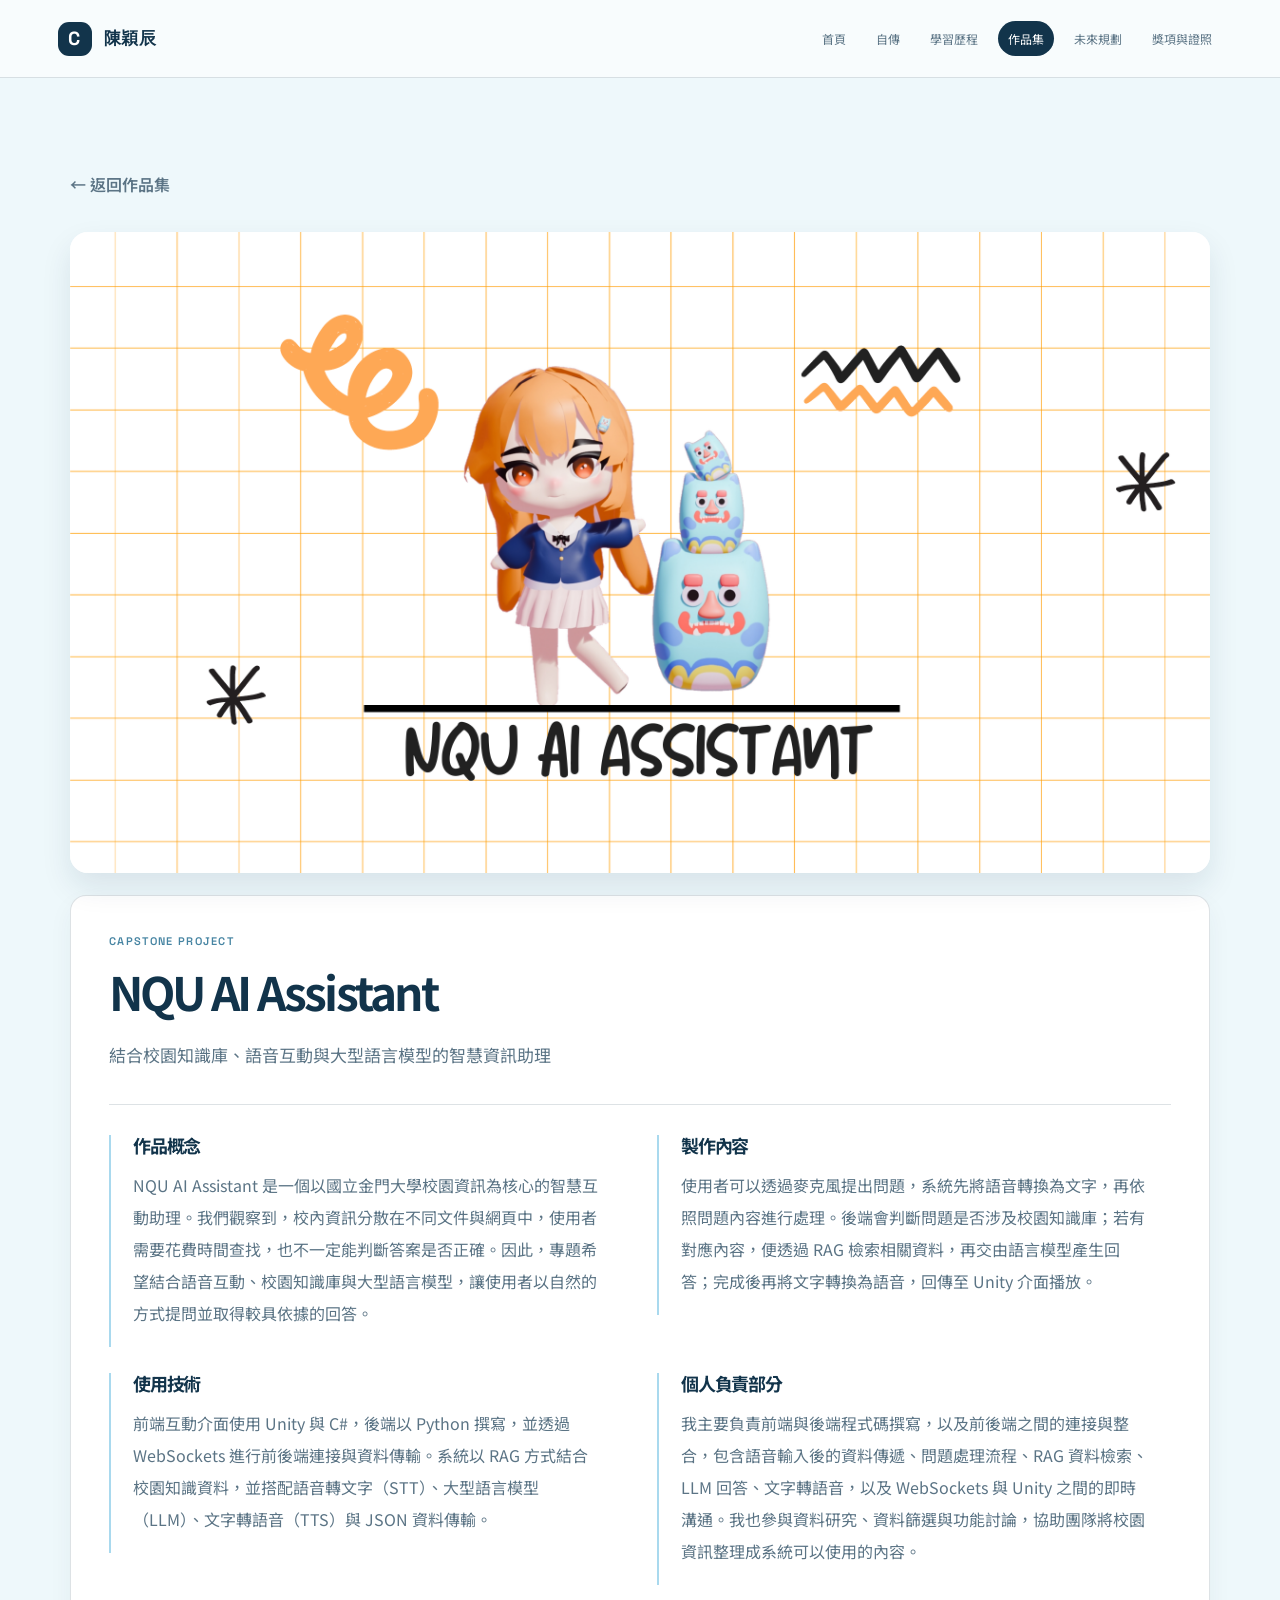
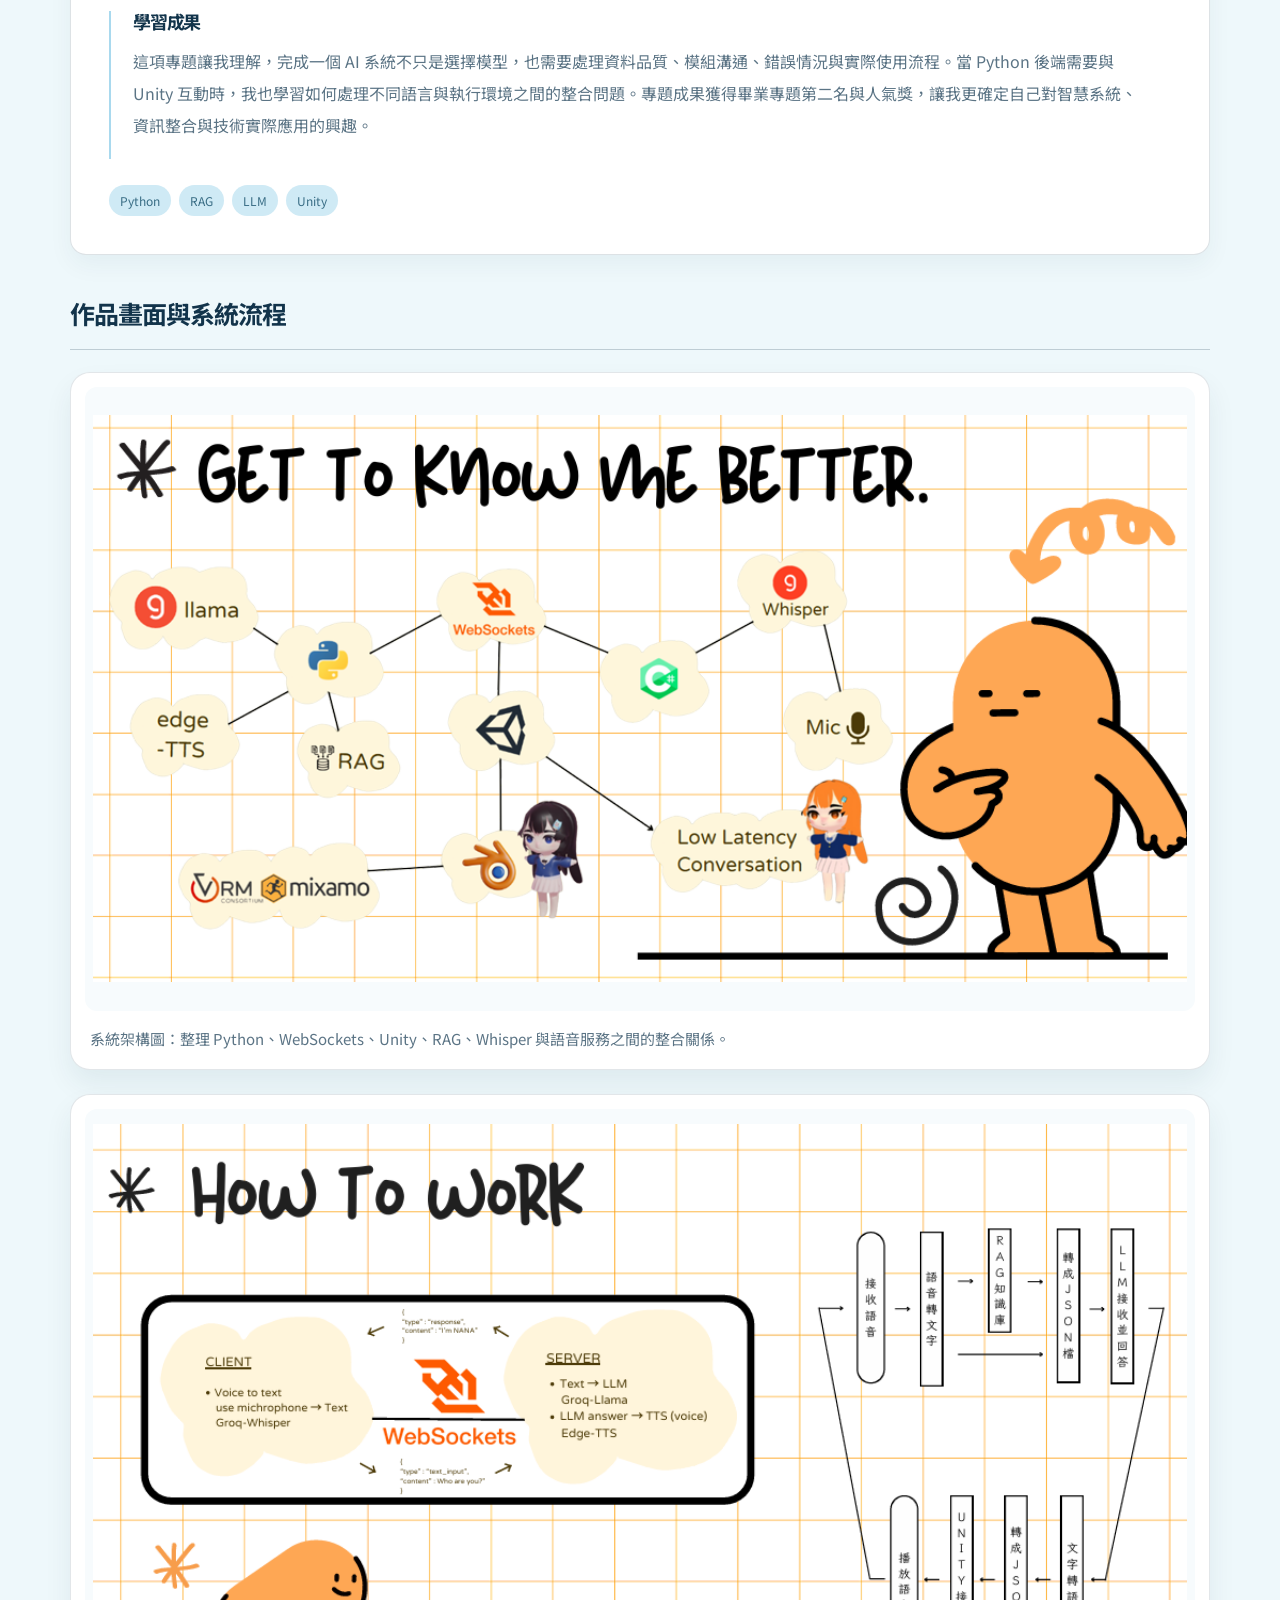
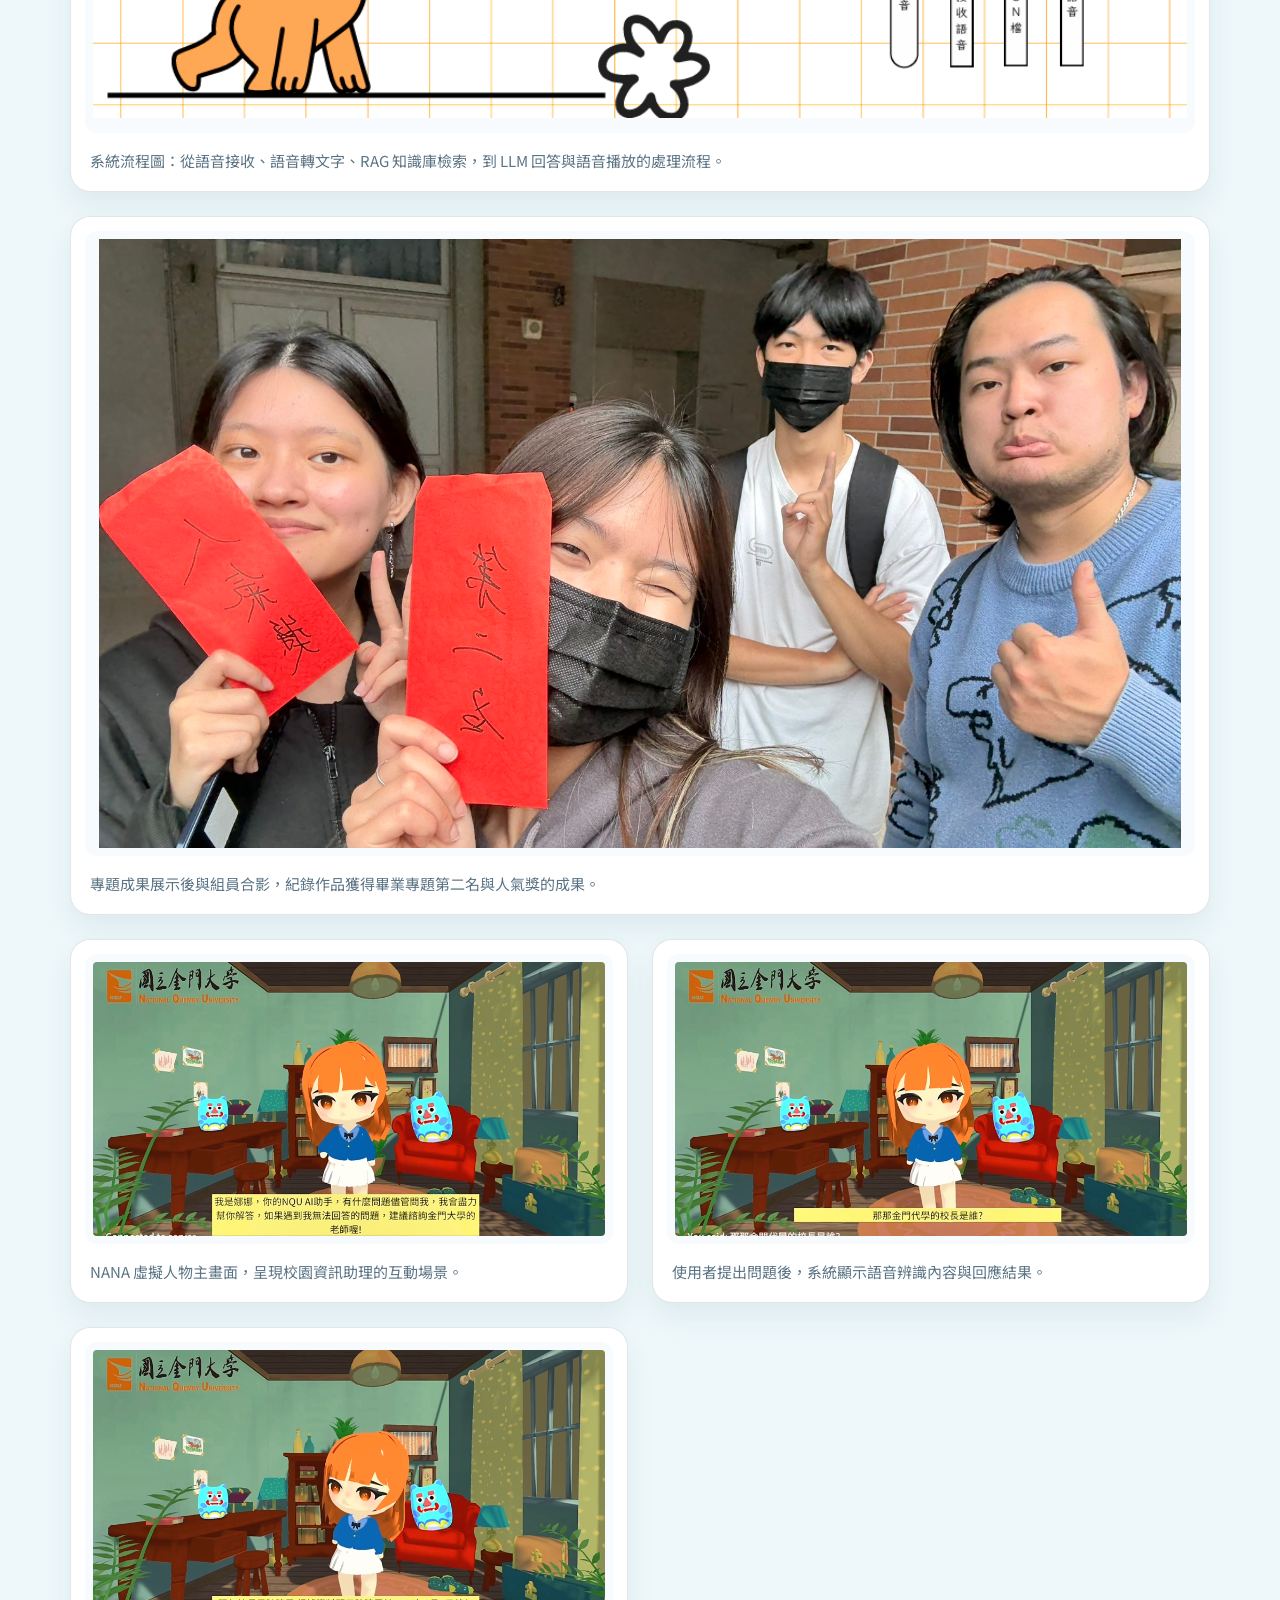
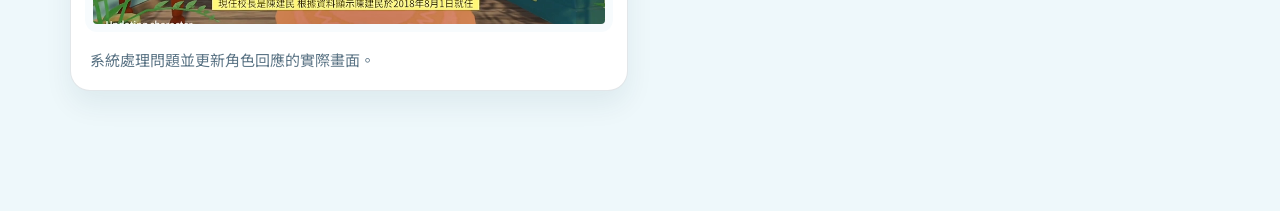
==== commit e3386d24: "Update project.html" ====
--- a/project.html
+++ b/project.html
@@ -206,7 +206,7 @@
     const csharpGallery = id === '08' ? `<section class="project-gallery"><h2 class="project-gallery-title">網站功能畫面</h2><div class="project-gallery-grid"><figure class="wide"><img src="project-assets/csharp-web/user-management.png" alt="C# 網頁設計會員管理畫面" /><figcaption>會員管理：登入後顯示會員資料列表，提供新增、修改與刪除功能，呈現後端資料管理與頁面操作的整合。</figcaption></figure><figure class="wide"><img src="project-assets/csharp-web/album-management.png" alt="C# 網頁設計相簿管理畫面" /><figcaption>相簿管理：以卡片方式呈現圖片、標題與說明，並提供圖片新增、修改與刪除功能，方便集中管理相簿內容。</figcaption></figure><figure class="wide"><img src="project-assets/csharp-web/announcement-management.png" alt="C# 網頁設計公告管理畫面" /><figcaption>公告管理：將公告標題、內容與日期整理成獨立卡片，使用者可以瀏覽並維護網站中的公告資訊。</figcaption></figure><figure class="wide"><img src="project-assets/csharp-web/snake-game.png" alt="C# 網頁設計 Snake 小遊戲畫面" /><figcaption>Snake 小遊戲：以 JavaScript 建立鍵盤操作、食物生成、分數計算與最高分保存，展示網站中的互動功能。</figcaption></figure></div></section>` : orderedGallery;
     const magicMirrorGallery = id === '11' ? `<section class="project-gallery"><h2 class="project-gallery-title">作品成果與功能流程</h2><div class="project-gallery-grid"><figure class="wide"><img src="project-assets/magic-mirror-cover.png" alt="Modern Magic Mirror 作品報告封面" /><figcaption>作品成果：以 Modern Magic Mirror 為主題，將臉部辨識、語音互動與星座運勢查詢整合為一個具備回應能力的 Python 應用。</figcaption></figure><figure class="magic-process-step"><div class="project-level"><div class="project-level-index">01 / REGISTER</div><h3>臉部註冊</h3><p>輸入英文姓名後，系統透過攝影機擷取臉部影像，建立個人資料夾並訓練 LBPH 臉部辨識模型。</p></div></figure><figure class="magic-process-step"><div class="project-level"><div class="project-level-index">02 / LOGIN</div><h3>臉部登入</h3><p>使用者面對攝影機完成身分辨識，通過驗證後進入星座運勢查詢流程。系統會先倒數擷取畫面，再將臉部特徵與已訓練的模型進行比對；辨識成功後才會進入後續語音查詢功能。</p></div></figure><figure class="magic-process-step"><div class="project-level"><div class="project-level-index">03 / VOICE</div><h3>語音查詢</h3><p>系統以語音辨識取得使用者說出的星座名稱，並檢查輸入是否符合十二星座清單。</p></div></figure><figure class="magic-process-step"><div class="project-level"><div class="project-level-index">04 / RESPONSE</div><h3>運勢回應</h3><p>擷取每日運勢資料後，以 gTTS 語音播報，並透過 Tkinter 視窗顯示完整結果。</p></div></figure></div></section>` : id === '09' ? `<section class="project-gallery"><h2 class="project-gallery-title">程式成果與資料呈現</h2><div class="project-gallery-grid"><figure class="wide"><img src="project-assets/crawler-weather-chart.png" alt="金門縣一週氣溫變化圖" /><figcaption>金門縣氣溫變化：程式依照使用者選擇的縣市，整理未來七天的最高溫與最低溫，並以兩條曲線呈現每日變化。</figcaption></figure><figure class="wide"><img src="project-assets/crawler-weather-chart-hualien.png" alt="花蓮縣一週氣溫變化圖" /><figcaption>花蓮縣氣溫變化：更換縣市後，程式會重新取得對應的預報資料，產生不同地區的一週溫度圖表。</figcaption></figure></div></section>` : csharpGallery;
     const levelOverview = id === '05' ? `<section class="project-levels"><h2 class="project-levels-title">關卡設計</h2><div class="project-levels-grid"><article class="project-level"><div class="project-level-index">01 / FOREST</div><h3>森林場景</h3><p>作為遊戲的起始區域，玩家需要在森林地圖中探索並面對 Slime 敵人。清除場上的敵人後，系統會開啟通往下一個場景的路徑。</p></article><article class="project-level"><div class="project-level-index">02 / DESERT</div><h3>沙漠場景</h3><p>進入沙漠後，地圖配置與敵人類型有所變化，玩家需要觀察 Skeleton 的位置與攻擊方式，在戰鬥中維持生命值並繼續推進。</p></article><article class="project-level"><div class="project-level-index">03 / SNOW</div><h3>雪地場景</h3><p>雪地是最後的挑戰區域，玩家會遇到更具威脅的敵人與兩個 Boss，其中包含泡泡攻擊與追蹤型攻擊，必須完成最終戰鬥才能通關。</p></article></div></section>` : '';
-    const crawlerComparison = id === '10' ? `<section class="project-compare"><h2 class="project-levels-title">執行方式比較</h2><div class="project-compare-grid"><article class="project-compare-card"><div class="project-compare-index">01 / SEQUENTIAL</div><h3>一般爬蟲</h3><p>以 for 迴圈依序爬取十二個星座頁面，流程與輸出順序固定，實測執行時間約 6.23 秒。</p></article><article class="project-compare-card parallel"><div class="project-compare-index">02 / MULTITHREAD</div><h3>多線程爬蟲</h3><p>為每個星座建立 Thread，讓多個網路請求同時進行，並以 Lock 保護 SQLite 寫入，實測約 0.81 秒。</p></article></div></section>` : '';
+    const crawlerComparison = id === '10' ? `<section class="project-compare"><h2 class="project-levels-title">執行方式比較</h2><div class="project-compare-grid"><article class="project-compare-card"><div class="project-compare-index">01 / SEQUENTIAL</div><h3>一般爬蟲</h3><p>以 for 迴圈依序爬取十二個星座頁面，流程與輸出順序固定，實測執行時間約 6.23 秒。</p></article><article class="project-compare-card"><div class="project-compare-index">02 / MULTITHREAD</div><h3>多線程爬蟲</h3><p>為每個星座建立 Thread，讓多個網路請求同時進行，並以 Lock 保護 SQLite 寫入，實測約 0.81 秒。</p></article></div></section>` : '';
     document.querySelector('#project-page').insertAdjacentHTML('beforeend', `${hero}<article class="project-page-content"><div class="learning-kicker">${category}</div><h1>${title}</h1><p class="project-page-lead">${lead}</p>${liveLink}<div class="project-page-sections">${sections.map(([heading, body]) => `<section><h2>${heading}</h2><p>${body}</p></section>`).join('')}</div><div class="project-page-tags">${tags.map(tag => `<span>${tag}</span>`).join('')}</div></article>${magicMirrorGallery}${levelOverview}${crawlerComparison}`);
   </script>
 </body>
